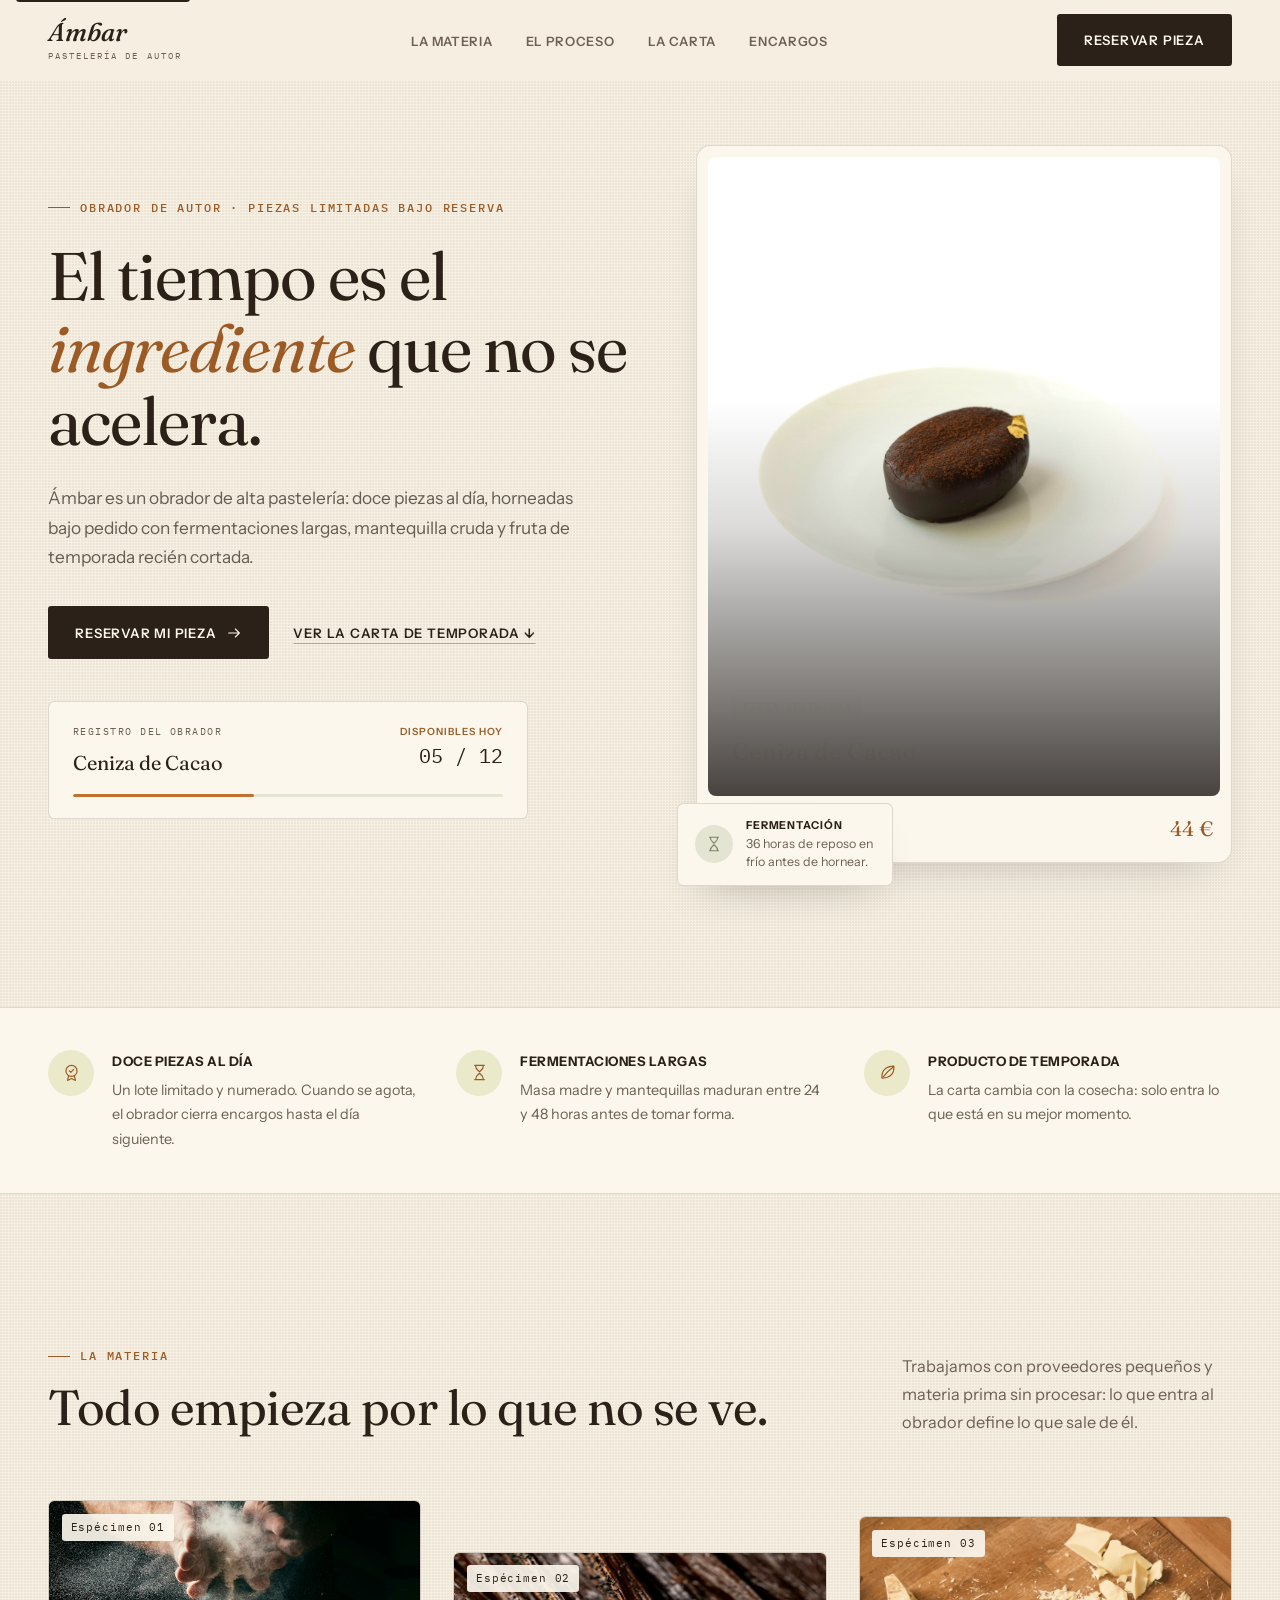
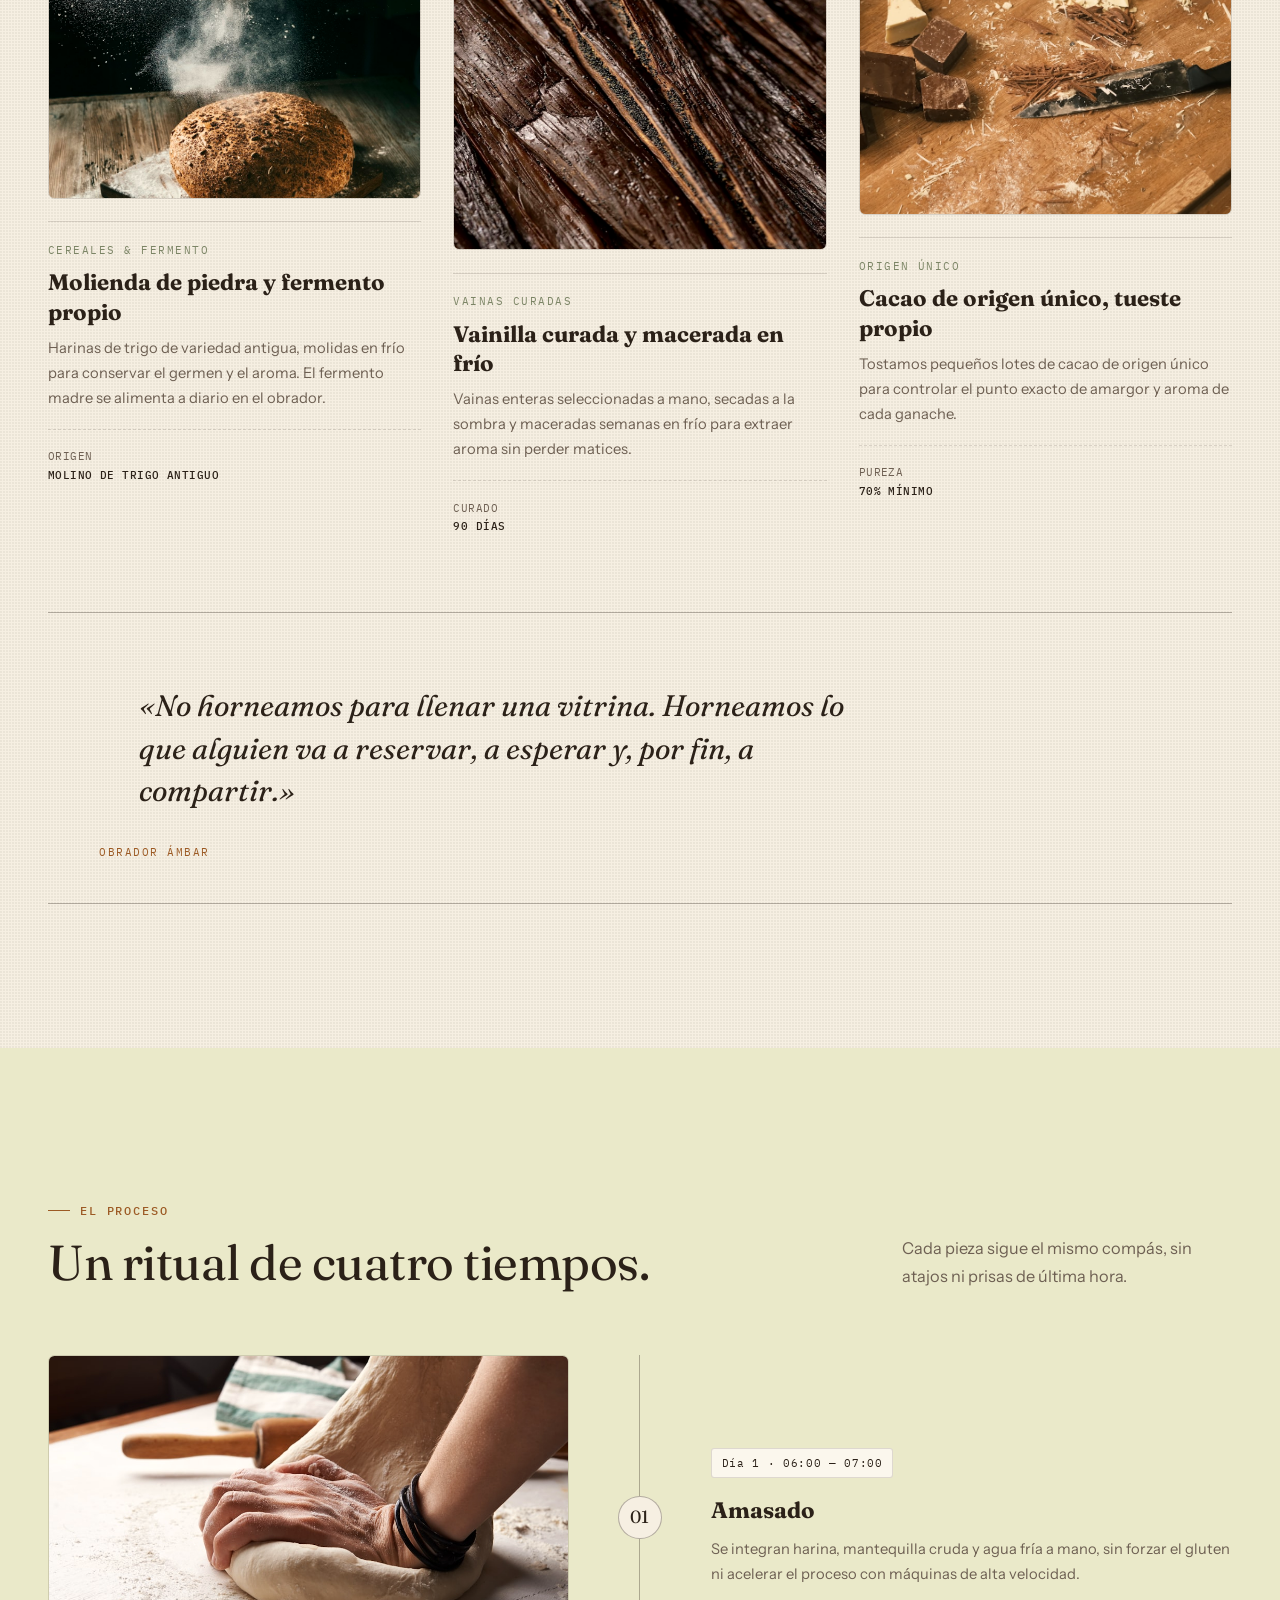
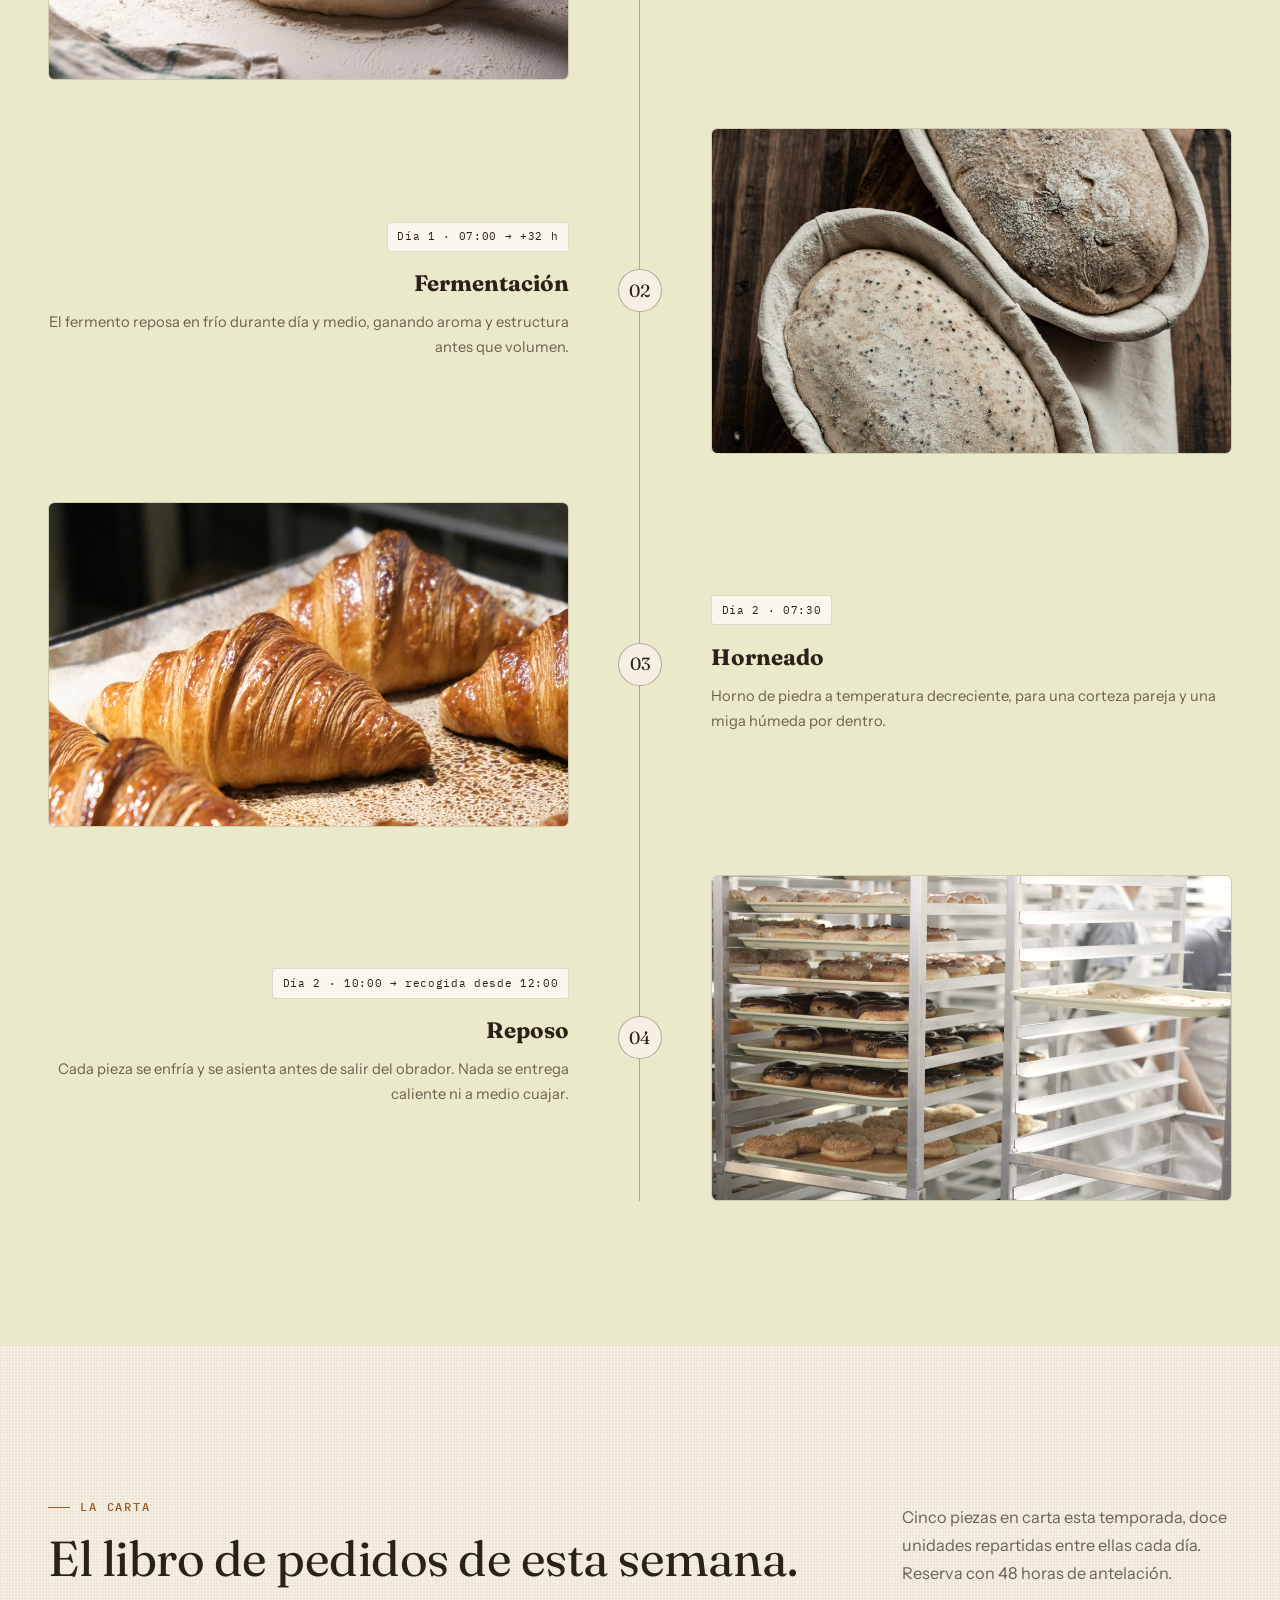
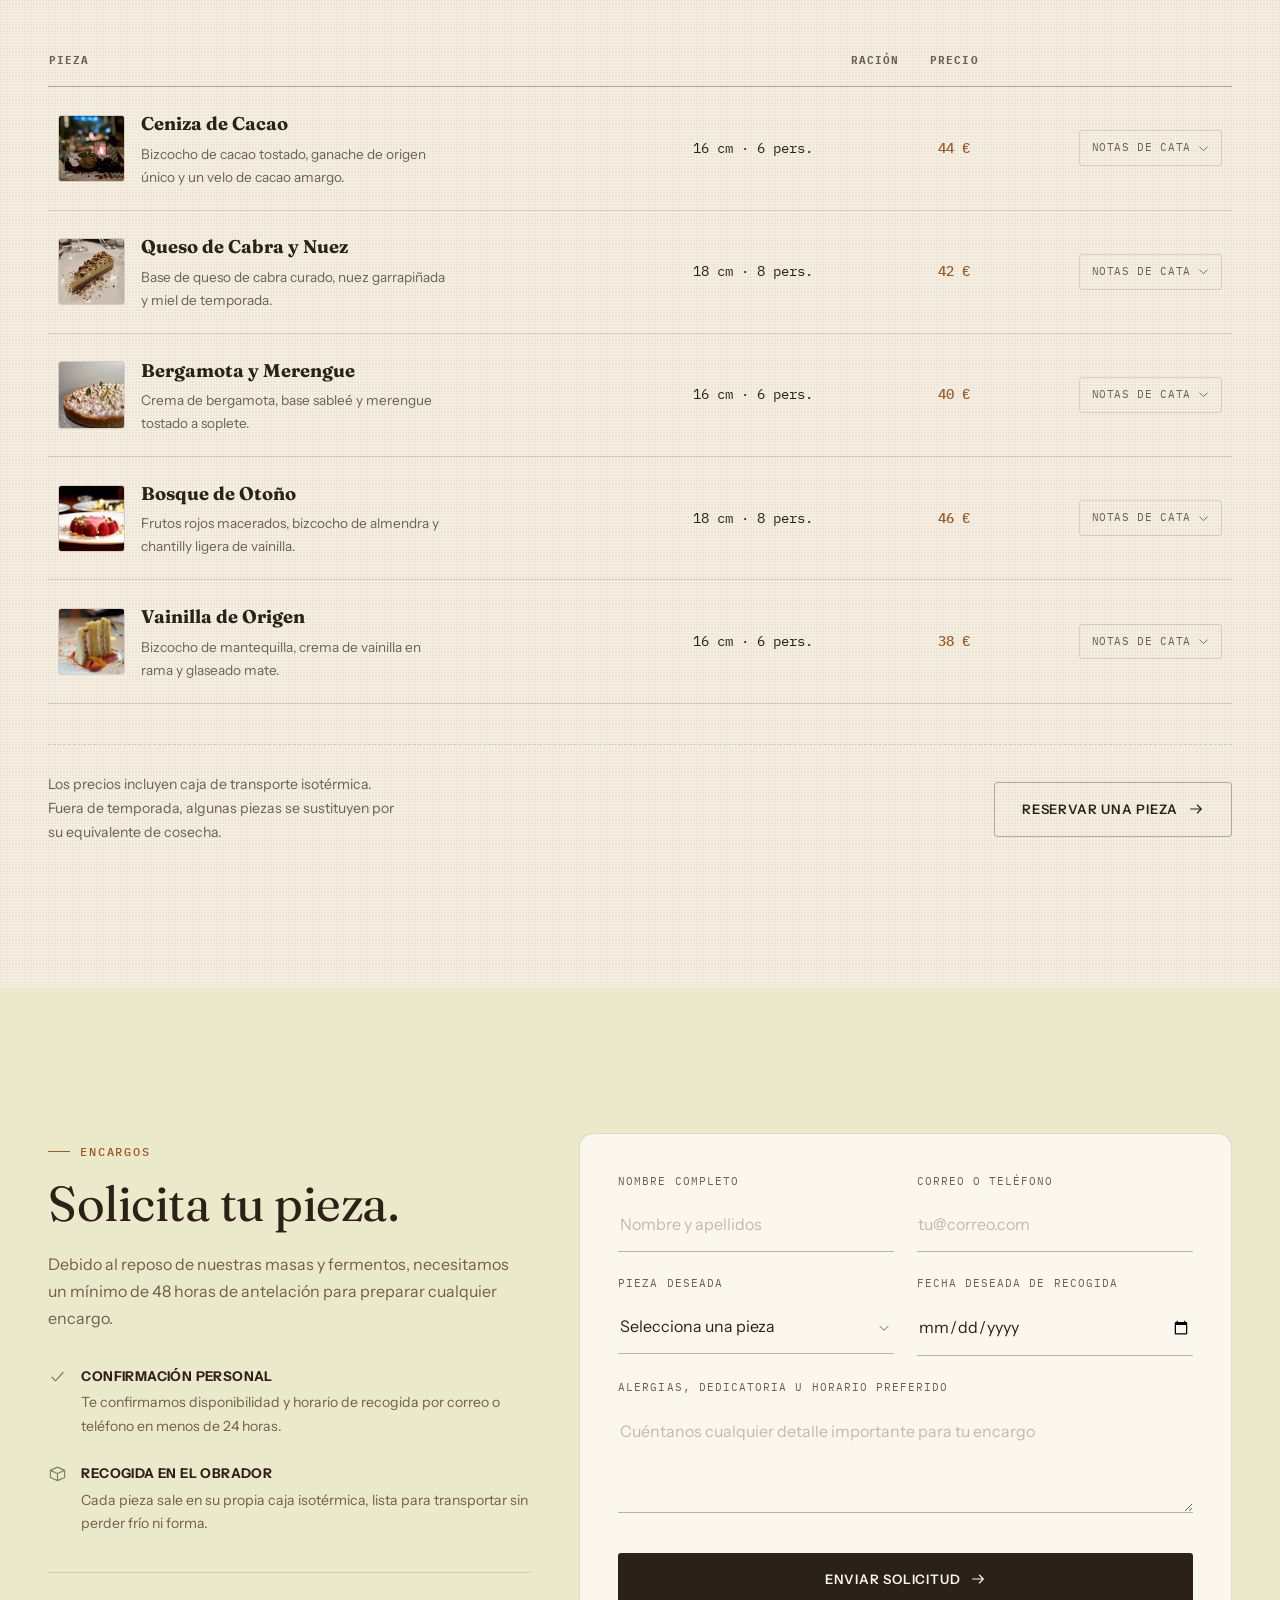
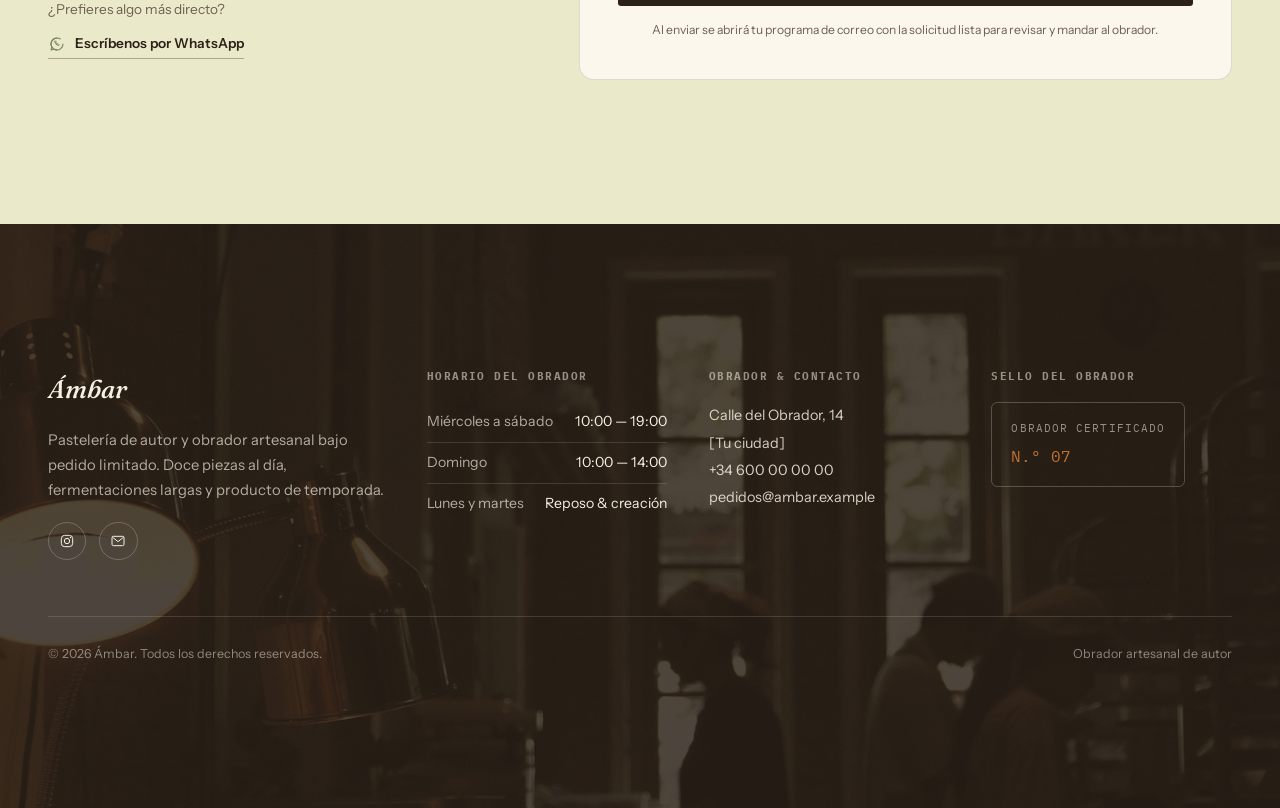
==== index.html @ cceefa18 "Add files via upload" ====
<!doctype html>
<html lang="es">
<head>
<meta charset="UTF-8">
<meta name="viewport" content="width=device-width, initial-scale=1.0">
<title>Ámbar — Pastelería de autor y obrador artesanal</title>
<meta name="description" content="Ámbar es un obrador de alta pastelería bajo pedido limitado: doce piezas al día, fermentaciones largas y producto de temporada. Reserva tu pieza con 48 horas de antelación.">
<meta property="og:title" content="Ámbar — Pastelería de autor">
<meta property="og:description" content="Obrador artesanal bajo pedido limitado. Doce piezas al día, fermentaciones largas y producto de temporada.">
<meta property="og:type" content="website">
<meta property="og:image" content="images/hero-pieza.jpg">
<meta name="theme-color" content="#F6EFE2">
<link rel="icon" type="image/svg+xml" href="favicon.svg">

<link rel="preconnect" href="https://fonts.googleapis.com">
<link rel="preconnect" href="https://fonts.gstatic.com" crossorigin>
<link href="https://fonts.googleapis.com/css2?family=Fraunces:ital,opsz,wght@0,9..144,300;0,9..144,400;0,9..144,500;0,9..144,600;1,9..144,400;1,9..144,500&family=Instrument+Sans:ital,wght@0,400;0,500;0,600;0,700;1,400;1,500&family=IBM+Plex+Mono:wght@400;500&display=swap" rel="stylesheet">
<link rel="stylesheet" href="css/style.css">
</head>
<body>
<a class="skip-link" href="#contenido">Saltar al contenido</a>

<!-- Sprite de iconos -->
<svg class="visually-hidden" aria-hidden="true">
  <defs>
    <symbol id="icon-arrow-right" viewBox="0 0 24 24"><path d="M4 12h16M14 6l6 6-6 6" fill="none" stroke="currentColor" stroke-width="1.6" stroke-linecap="round" stroke-linejoin="round"/></symbol>
    <symbol id="icon-menu" viewBox="0 0 24 24"><path d="M3 6h18M3 12h18M3 18h18" fill="none" stroke="currentColor" stroke-width="1.6" stroke-linecap="round"/></symbol>
    <symbol id="icon-close" viewBox="0 0 24 24"><path d="M5 5l14 14M19 5L5 19" fill="none" stroke="currentColor" stroke-width="1.6" stroke-linecap="round"/></symbol>
    <symbol id="icon-leaf" viewBox="0 0 24 24"><path d="M20 4c.6 7-2 15-15 15C4 9 11 4 20 4Z" fill="none" stroke="currentColor" stroke-width="1.5" stroke-linejoin="round"/><path d="M6.5 17.5C10 13 13.5 9.5 19 5.5" fill="none" stroke="currentColor" stroke-width="1.5" stroke-linecap="round"/></symbol>
    <symbol id="icon-hourglass" viewBox="0 0 24 24"><path d="M6 3h12M6 21h12M7 3c0 5 3.5 6.5 5 8 1.5-1.5 5-3 5-8M7 21c0-5 3.5-6.5 5-8 1.5 1.5 5 3 5 8" fill="none" stroke="currentColor" stroke-width="1.5" stroke-linecap="round" stroke-linejoin="round"/></symbol>
    <symbol id="icon-seal" viewBox="0 0 24 24"><circle cx="12" cy="10" r="7" fill="none" stroke="currentColor" stroke-width="1.5"/><path d="M8.5 15.5L7 22l5-2.5L17 22l-1.5-6.5" fill="none" stroke="currentColor" stroke-width="1.5" stroke-linejoin="round"/><path d="M9.3 10l1.8 1.8 3.6-3.8" fill="none" stroke="currentColor" stroke-width="1.5" stroke-linecap="round" stroke-linejoin="round"/></symbol>
    <symbol id="icon-badge" viewBox="0 0 24 24"><circle cx="12" cy="12" r="8.5" fill="none" stroke="currentColor" stroke-width="1.5"/><path d="M8.5 12.3l2.2 2.2 4.3-4.6" fill="none" stroke="currentColor" stroke-width="1.5" stroke-linecap="round" stroke-linejoin="round"/></symbol>
    <symbol id="icon-chevron-down" viewBox="0 0 24 24"><path d="M5 9l7 7 7-7" fill="none" stroke="currentColor" stroke-width="1.7" stroke-linecap="round" stroke-linejoin="round"/></symbol>
    <symbol id="icon-check" viewBox="0 0 24 24"><path d="M5 13l4.5 4.5L19 7" fill="none" stroke="currentColor" stroke-width="1.6" stroke-linecap="round" stroke-linejoin="round"/></symbol>
    <symbol id="icon-box" viewBox="0 0 24 24"><path d="M3 8l9-4 9 4-9 4-9-4Z" fill="none" stroke="currentColor" stroke-width="1.5" stroke-linejoin="round"/><path d="M3 8v9l9 4 9-4V8M12 12v9" fill="none" stroke="currentColor" stroke-width="1.5" stroke-linejoin="round"/></symbol>
    <symbol id="icon-whatsapp" viewBox="0 0 24 24"><path d="M20 12a8 8 0 1 1-3.6-6.7" fill="none" stroke="currentColor" stroke-width="1.5" stroke-linecap="round"/><path d="M12 4a8 8 0 0 0-6.9 12l-1 3.9 4-1a8 8 0 0 0 3.9 1" fill="none" stroke="currentColor" stroke-width="1.5" stroke-linecap="round" stroke-linejoin="round"/><path d="M9 8.7c.2 2.7 2.6 5.1 5.3 5.3.7 0 .7-1 .2-1.5l-1-1-1.2.6c-.6-.3-1.5-1.2-1.8-1.8l.6-1.2-1-1c-.5-.5-1.5-.5-1.5.2" fill="none" stroke="currentColor" stroke-width="1.3" stroke-linecap="round" stroke-linejoin="round"/></symbol>
    <symbol id="icon-instagram" viewBox="0 0 24 24"><rect x="3.5" y="3.5" width="17" height="17" rx="5" fill="none" stroke="currentColor" stroke-width="1.5"/><circle cx="12" cy="12" r="4" fill="none" stroke="currentColor" stroke-width="1.5"/><circle cx="17.2" cy="6.8" r="1" fill="currentColor" stroke="none"/></symbol>
    <symbol id="icon-mail" viewBox="0 0 24 24"><rect x="3" y="5" width="18" height="14" rx="2" fill="none" stroke="currentColor" stroke-width="1.5"/><path d="M4 6.5l8 6.5 8-6.5" fill="none" stroke="currentColor" stroke-width="1.5" stroke-linecap="round" stroke-linejoin="round"/></symbol>
  </defs>
</svg>

<header class="site-header" id="top">
  <div class="wrap">
    <a class="brand" href="#top">
      <span class="brand-mark">Ámbar</span>
      <span class="brand-sub">Pastelería de autor</span>
    </a>

    <nav class="main-nav" aria-label="Navegación principal">
      <ul>
        <li><a href="#materia">La Materia</a></li>
        <li><a href="#proceso">El Proceso</a></li>
        <li><a href="#carta">La Carta</a></li>
        <li><a href="#encargos">Encargos</a></li>
      </ul>
    </nav>

    <div class="header-actions">
      <a class="btn btn-primary" href="#encargos">
        <span>Reservar pieza</span>
      </a>
      <button class="nav-toggle" id="navToggle" aria-expanded="false" aria-controls="mobileNav" aria-label="Abrir menú">
        <svg class="icon-open" aria-hidden="true"><use href="#icon-menu"/></svg>
        <svg class="icon-close" aria-hidden="true"><use href="#icon-close"/></svg>
      </button>
    </div>
  </div>

</header>

<nav class="mobile-nav" id="mobileNav" aria-label="Navegación móvil">
  <ul>
    <li><a href="#materia">La Materia</a></li>
    <li><a href="#proceso">El Proceso</a></li>
    <li><a href="#carta">La Carta</a></li>
    <li><a href="#encargos">Encargos</a></li>
  </ul>
  <a class="btn btn-primary" href="#encargos">
    <span>Reservar pieza</span>
    <svg aria-hidden="true"><use href="#icon-arrow-right"/></svg>
  </a>
</nav>

<main id="contenido">

  <!-- HERO -->
  <section class="hero">
    <div class="wrap">
      <div class="hero-copy">
        <span class="eyebrow">Obrador de autor · Piezas limitadas bajo reserva</span>
        <h1>El tiempo es el <em>ingrediente</em> que no se acelera.</h1>
        <p>Ámbar es un obrador de alta pastelería: doce piezas al día, horneadas bajo pedido con fermentaciones largas, mantequilla cruda y fruta de temporada recién cortada.</p>

        <div class="hero-actions">
          <a class="btn btn-primary" href="#encargos">
            <span>Reservar mi pieza</span>
            <svg aria-hidden="true"><use href="#icon-arrow-right"/></svg>
          </a>
          <a class="btn btn-text" href="#carta">Ver la carta de temporada ↓</a>
        </div>

        <div class="batch-card">
          <div class="batch-card-top">
            <div>
              <span class="label">Registro del obrador</span>
              <p class="piece-name">Ceniza de Cacao</p>
            </div>
            <div class="count">
              <small>Disponibles hoy</small>
              05 / 12
            </div>
          </div>
          <div class="batch-bar"><span style="width:42%"></span></div>
        </div>
      </div>

      <div class="hero-visual reveal">
        <div class="hero-frame">
          <div class="hero-photo">
            <img src="images/hero-pieza.jpg" alt="Pieza de pastelería de autor con acabado en pan de oro, obrador Ámbar" width="1400" height="2097" loading="eager">
            <div class="hero-photo-caption">
              <span class="tag">Pieza destacada</span>
              <h3>Ceniza de Cacao</h3>
            </div>
          </div>
          <div class="hero-caption-row">
            <span class="cert"><svg aria-hidden="true"><use href="#icon-badge"/></svg> Sello de temporada</span>
            <span class="price">44 €</span>
          </div>
        </div>
        <div class="hero-tag">
          <span class="icon"><svg aria-hidden="true"><use href="#icon-hourglass"/></svg></span>
          <p><strong>Fermentación</strong>36 horas de reposo en frío antes de hornear.</p>
        </div>
      </div>
    </div>
  </section>

  <!-- PILARES -->
  <section class="pillars">
    <div class="wrap">
      <div class="pillar reveal">
        <span class="icon"><svg aria-hidden="true"><use href="#icon-seal"/></svg></span>
        <div>
          <h4>Doce piezas al día</h4>
          <p>Un lote limitado y numerado. Cuando se agota, el obrador cierra encargos hasta el día siguiente.</p>
        </div>
      </div>
      <div class="pillar reveal">
        <span class="icon"><svg aria-hidden="true"><use href="#icon-hourglass"/></svg></span>
        <div>
          <h4>Fermentaciones largas</h4>
          <p>Masa madre y mantequillas maduran entre 24 y 48 horas antes de tomar forma.</p>
        </div>
      </div>
      <div class="pillar reveal">
        <span class="icon"><svg aria-hidden="true"><use href="#icon-leaf"/></svg></span>
        <div>
          <h4>Producto de temporada</h4>
          <p>La carta cambia con la cosecha: solo entra lo que está en su mejor momento.</p>
        </div>
      </div>
    </div>
  </section>

  <!-- LA MATERIA -->
  <section id="materia">
    <div class="wrap">
      <div class="section-head reveal">
        <div>
          <span class="eyebrow">La Materia</span>
          <h2 class="display">Todo empieza por lo que no se ve.</h2>
        </div>
        <p class="lede">Trabajamos con proveedores pequeños y materia prima sin procesar: lo que entra al obrador define lo que sale de él.</p>
      </div>

      <div class="specimens">
        <article class="specimen reveal">
          <div class="specimen-photo">
            <img src="images/materia-harina.jpg" alt="Pan artesanal espolvoreado con harina sobre superficie de madera" width="1000" height="1250" loading="lazy">
            <span class="specimen-index">Espécimen 01</span>
          </div>
          <div class="specimen-body">
            <span class="specimen-kicker">Cereales &amp; fermento</span>
            <h3>Molienda de piedra y fermento propio</h3>
            <p>Harinas de trigo de variedad antigua, molidas en frío para conservar el germen y el aroma. El fermento madre se alimenta a diario en el obrador.</p>
            <dl class="specimen-meta">
              <div><dt>Origen</dt><dd>Molino de trigo antiguo</dd></div>
            </dl>
          </div>
        </article>

        <article class="specimen reveal">
          <div class="specimen-photo">
            <img src="images/materia-vainilla.jpg" alt="Vainas de vainilla oscuras con semillas visibles" width="1000" height="1001" loading="lazy">
            <span class="specimen-index">Espécimen 02</span>
          </div>
          <div class="specimen-body">
            <span class="specimen-kicker">Vainas curadas</span>
            <h3>Vainilla curada y macerada en frío</h3>
            <p>Vainas enteras seleccionadas a mano, secadas a la sombra y maceradas semanas en frío para extraer aroma sin perder matices.</p>
            <dl class="specimen-meta">
              <div><dt>Curado</dt><dd>90 días</dd></div>
            </dl>
          </div>
        </article>

        <article class="specimen reveal">
          <div class="specimen-photo">
            <img src="images/materia-cacao.jpg" alt="Trozos de chocolate negro artesanal sobre tabla de cortar" width="1000" height="667" loading="lazy">
            <span class="specimen-index">Espécimen 03</span>
          </div>
          <div class="specimen-body">
            <span class="specimen-kicker">Origen único</span>
            <h3>Cacao de origen único, tueste propio</h3>
            <p>Tostamos pequeños lotes de cacao de origen único para controlar el punto exacto de amargor y aroma de cada ganache.</p>
            <dl class="specimen-meta">
              <div><dt>Pureza</dt><dd>70% mínimo</dd></div>
            </dl>
          </div>
        </article>
      </div>

      <div class="materia-quote reveal">
        <blockquote>
          «No horneamos para llenar una vitrina. Horneamos lo que alguien va a reservar, a esperar y, por fin, a compartir.»
        </blockquote>
        <cite>Obrador Ámbar</cite>
      </div>
    </div>
  </section>

  <!-- EL PROCESO -->
  <section id="proceso" class="section-alt">
    <div class="wrap">
      <div class="section-head reveal">
        <div>
          <span class="eyebrow">El Proceso</span>
          <h2 class="display">Un ritual de cuatro tiempos.</h2>
        </div>
        <p class="lede">Cada pieza sigue el mismo compás, sin atajos ni prisas de última hora.</p>
      </div>

      <div class="ritual">
        <div class="ritual-step reveal">
          <div class="ritual-photo-col ritual-photo">
            <img src="images/proceso-amasado.jpg" alt="Manos amasando masa artesanal junto a un rodillo de madera" width="1000" height="667" loading="lazy">
          </div>
          <span class="ritual-step-index">01</span>
          <div class="ritual-text-col">
            <span class="ritual-time">Día 1 · 06:00 — 07:00</span>
            <h3>Amasado</h3>
            <p>Se integran harina, mantequilla cruda y agua fría a mano, sin forzar el gluten ni acelerar el proceso con máquinas de alta velocidad.</p>
          </div>
        </div>

        <div class="ritual-step reveal">
          <div class="ritual-photo-col ritual-photo">
            <img src="images/proceso-fermentacion.jpg" alt="Panes en cestas de fermentación de mimbre" width="1000" height="1499" loading="lazy">
          </div>
          <span class="ritual-step-index">02</span>
          <div class="ritual-text-col">
            <span class="ritual-time">Día 1 · 07:00 → +32 h</span>
            <h3>Fermentación</h3>
            <p>El fermento reposa en frío durante día y medio, ganando aroma y estructura antes que volumen.</p>
          </div>
        </div>

        <div class="ritual-step reveal">
          <div class="ritual-photo-col ritual-photo">
            <img src="images/proceso-horneado.jpg" alt="Croissants recién horneados sobre una bandeja" width="1000" height="1777" loading="lazy">
          </div>
          <span class="ritual-step-index">03</span>
          <div class="ritual-text-col">
            <span class="ritual-time">Día 2 · 07:30</span>
            <h3>Horneado</h3>
            <p>Horno de piedra a temperatura decreciente, para una corteza pareja y una miga húmeda por dentro.</p>
          </div>
        </div>

        <div class="ritual-step reveal">
          <div class="ritual-photo-col ritual-photo">
            <img src="images/proceso-reposo.jpg" alt="Pastelería enfriándose sobre una rejilla metálica" width="1000" height="667" loading="lazy">
          </div>
          <span class="ritual-step-index">04</span>
          <div class="ritual-text-col">
            <span class="ritual-time">Día 2 · 10:00 → recogida desde 12:00</span>
            <h3>Reposo</h3>
            <p>Cada pieza se enfría y se asienta antes de salir del obrador. Nada se entrega caliente ni a medio cuajar.</p>
          </div>
        </div>
      </div>
    </div>
  </section>

  <!-- LA CARTA -->
  <section id="carta">
    <div class="wrap">
      <div class="section-head reveal">
        <div>
          <span class="eyebrow">La Carta</span>
          <h2 class="display">El libro de pedidos de esta semana.</h2>
        </div>
        <p class="lede">Cinco piezas en carta esta temporada, doce unidades repartidas entre ellas cada día. Reserva con 48 horas de antelación.</p>
      </div>

      <div style="overflow-x:auto;">
      <table class="carta-table reveal">
        <thead>
          <tr>
            <th>Pieza</th>
            <th class="num">Ración</th>
            <th class="num">Precio</th>
            <th class="num"><span class="visually-hidden">Notas de cata</span></th>
          </tr>
        </thead>
        <tbody>

          <tr class="carta-row">
            <td>
              <div class="piece-cell">
                <span class="piece-thumb"><img src="images/carta-cacao.jpg" alt="" width="900" height="1350" loading="lazy"></span>
                <div>
                  <h3>Ceniza de Cacao</h3>
                  <p class="piece-desc">Bizcocho de cacao tostado, ganache de origen único y un velo de cacao amargo.</p>
                </div>
              </div>
            </td>
            <td class="col-ration">16 cm · 6 pers.</td>
            <td class="col-price">44 €</td>
            <td class="col-toggle">
              <button class="notes-toggle" aria-expanded="false" aria-controls="notes-1">
                <span>Notas de cata</span>
                <svg aria-hidden="true"><use href="#icon-chevron-down"/></svg>
              </button>
            </td>
          </tr>
          <tr class="notes-row" id="notes-1" hidden>
            <td colspan="4">
              <div class="notes-inner"><div class="notes-content"><div class="notes-content-pad">
                <span class="piece-desc-mobile">Bizcocho de cacao tostado, ganache de origen único y un velo de cacao amargo.</span>
                <span class="notes-label">Notas de cata</span>
                <p class="notes-text">Amargor limpio con final ahumado; recuerda al café de tueste oscuro y a la piel de naranja.</p>
                <p class="pairing"><strong>Maridaje sugerido:</strong> vino dulce oxidativo o café solo.</p>
              </div></div></div>
            </td>
          </tr>

          <tr class="carta-row">
            <td>
              <div class="piece-cell">
                <span class="piece-thumb"><img src="images/carta-queso.jpg" alt="" width="900" height="1200" loading="lazy"></span>
                <div>
                  <h3>Queso de Cabra y Nuez</h3>
                  <p class="piece-desc">Base de queso de cabra curado, nuez garrapiñada y miel de temporada.</p>
                </div>
              </div>
            </td>
            <td class="col-ration">18 cm · 8 pers.</td>
            <td class="col-price">42 €</td>
            <td class="col-toggle">
              <button class="notes-toggle" aria-expanded="false" aria-controls="notes-2">
                <span>Notas de cata</span>
                <svg aria-hidden="true"><use href="#icon-chevron-down"/></svg>
              </button>
            </td>
          </tr>
          <tr class="notes-row" id="notes-2" hidden>
            <td colspan="4">
              <div class="notes-inner"><div class="notes-content"><div class="notes-content-pad">
                <span class="piece-desc-mobile">Base de queso de cabra curado, nuez garrapiñada y miel de temporada.</span>
                <span class="notes-label">Notas de cata</span>
                <p class="notes-text">Cremoso con un punto ácido muy suave y un final tostado a nuez caramelizada.</p>
                <p class="pairing"><strong>Maridaje sugerido:</strong> vino generoso o un oporto joven.</p>
              </div></div></div>
            </td>
          </tr>

          <tr class="carta-row">
            <td>
              <div class="piece-cell">
                <span class="piece-thumb"><img src="images/carta-bergamota.jpg" alt="" width="900" height="1200" loading="lazy"></span>
                <div>
                  <h3>Bergamota y Merengue</h3>
                  <p class="piece-desc">Crema de bergamota, base sableé y merengue tostado a soplete.</p>
                </div>
              </div>
            </td>
            <td class="col-ration">16 cm · 6 pers.</td>
            <td class="col-price">40 €</td>
            <td class="col-toggle">
              <button class="notes-toggle" aria-expanded="false" aria-controls="notes-3">
                <span>Notas de cata</span>
                <svg aria-hidden="true"><use href="#icon-chevron-down"/></svg>
              </button>
            </td>
          </tr>
          <tr class="notes-row" id="notes-3" hidden>
            <td colspan="4">
              <div class="notes-inner"><div class="notes-content"><div class="notes-content-pad">
                <span class="piece-desc-mobile">Crema de bergamota, base sableé y merengue tostado a soplete.</span>
                <span class="notes-label">Notas de cata</span>
                <p class="notes-text">Cítrico y floral, con una acidez viva y un ligero recuerdo ahumado del merengue tostado.</p>
                <p class="pairing"><strong>Maridaje sugerido:</strong> té blanco o un cava brut nature.</p>
              </div></div></div>
            </td>
          </tr>

          <tr class="carta-row">
            <td>
              <div class="piece-cell">
                <span class="piece-thumb"><img src="images/carta-bosque.jpg" alt="" width="900" height="600" loading="lazy"></span>
                <div>
                  <h3>Bosque de Otoño</h3>
                  <p class="piece-desc">Frutos rojos macerados, bizcocho de almendra y chantilly ligera de vainilla.</p>
                </div>
              </div>
            </td>
            <td class="col-ration">18 cm · 8 pers.</td>
            <td class="col-price">46 €</td>
            <td class="col-toggle">
              <button class="notes-toggle" aria-expanded="false" aria-controls="notes-4">
                <span>Notas de cata</span>
                <svg aria-hidden="true"><use href="#icon-chevron-down"/></svg>
              </button>
            </td>
          </tr>
          <tr class="notes-row" id="notes-4" hidden>
            <td colspan="4">
              <div class="notes-inner"><div class="notes-content"><div class="notes-content-pad">
                <span class="piece-desc-mobile">Frutos rojos macerados, bizcocho de almendra y chantilly ligera de vainilla.</span>
                <span class="notes-label">Notas de cata</span>
                <p class="notes-text">Fruta fresca y ácida sobre una textura aireada, con un fondo suave de vainilla.</p>
                <p class="pairing"><strong>Maridaje sugerido:</strong> espumoso rosado bien frío.</p>
              </div></div></div>
            </td>
          </tr>

          <tr class="carta-row">
            <td>
              <div class="piece-cell">
                <span class="piece-thumb"><img src="images/carta-vainilla.jpg" alt="" width="900" height="675" loading="lazy"></span>
                <div>
                  <h3>Vainilla de Origen</h3>
                  <p class="piece-desc">Bizcocho de mantequilla, crema de vainilla en rama y glaseado mate.</p>
                </div>
              </div>
            </td>
            <td class="col-ration">16 cm · 6 pers.</td>
            <td class="col-price">38 €</td>
            <td class="col-toggle">
              <button class="notes-toggle" aria-expanded="false" aria-controls="notes-5">
                <span>Notas de cata</span>
                <svg aria-hidden="true"><use href="#icon-chevron-down"/></svg>
              </button>
            </td>
          </tr>
          <tr class="notes-row" id="notes-5" hidden>
            <td colspan="4">
              <div class="notes-inner"><div class="notes-content"><div class="notes-content-pad">
                <span class="piece-desc-mobile">Bizcocho de mantequilla, crema de vainilla en rama y glaseado mate.</span>
                <span class="notes-label">Notas de cata</span>
                <p class="notes-text">Dulzor contenido y un aroma profundo a vainilla natural, con una miga muy húmeda.</p>
                <p class="pairing"><strong>Maridaje sugerido:</strong> café con leche o un vino blanco dulce.</p>
              </div></div></div>
            </td>
          </tr>

        </tbody>
      </table>
      </div>

      <div class="carta-foot reveal">
        <p>Los precios incluyen caja de transporte isotérmica. Fuera de temporada, algunas piezas se sustituyen por su equivalente de cosecha.</p>
        <a class="btn btn-ghost" href="#encargos">
          <span>Reservar una pieza</span>
          <svg aria-hidden="true"><use href="#icon-arrow-right"/></svg>
        </a>
      </div>
    </div>
  </section>

  <!-- ENCARGOS -->
  <section id="encargos" class="section-alt">
    <div class="wrap order-grid">
      <div class="order-info reveal">
        <span class="eyebrow">Encargos</span>
        <h2 class="display">Solicita tu pieza.</h2>
        <p>Debido al reposo de nuestras masas y fermentos, necesitamos un mínimo de 48 horas de antelación para preparar cualquier encargo.</p>

        <div class="order-points">
          <div class="order-point">
            <svg aria-hidden="true"><use href="#icon-check"/></svg>
            <div>
              <strong>Confirmación personal</strong>
              <p>Te confirmamos disponibilidad y horario de recogida por correo o teléfono en menos de 24 horas.</p>
            </div>
          </div>
          <div class="order-point">
            <svg aria-hidden="true"><use href="#icon-box"/></svg>
            <div>
              <strong>Recogida en el obrador</strong>
              <p>Cada pieza sale en su propia caja isotérmica, lista para transportar sin perder frío ni forma.</p>
            </div>
          </div>
        </div>

        <div class="order-alt">
          <p>¿Prefieres algo más directo?</p>
          <a class="whatsapp-link" href="https://wa.me/34600000000?text=Hola%2C%20quiero%20reservar%20una%20pieza%20de%20Ámbar" target="_blank" rel="noopener">
            <svg aria-hidden="true"><use href="#icon-whatsapp"/></svg>
            Escríbenos por WhatsApp
          </a>
        </div>
      </div>

      <form class="order-form reveal" id="orderForm" novalidate>
        <div class="form-grid">
          <div class="form-row-2">
            <div class="field">
              <label for="f-nombre">Nombre completo</label>
              <input type="text" id="f-nombre" name="nombre" placeholder="Nombre y apellidos" autocomplete="name" required>
            </div>
            <div class="field">
              <label for="f-contacto">Correo o teléfono</label>
              <input type="text" id="f-contacto" name="contacto" placeholder="tu@correo.com" autocomplete="email" required>
            </div>
          </div>

          <div class="form-row-2">
            <div class="field">
              <label for="f-pieza">Pieza deseada</label>
              <div class="select-wrap">
                <select id="f-pieza" name="pieza" required>
                  <option value="">Selecciona una pieza</option>
                  <option>Ceniza de Cacao — 44 €</option>
                  <option>Queso de Cabra y Nuez — 42 €</option>
                  <option>Bergamota y Merengue — 40 €</option>
                  <option>Bosque de Otoño — 46 €</option>
                  <option>Vainilla de Origen — 38 €</option>
                  <option>Aún no lo sé, quiero que me asesoren</option>
                </select>
                <svg aria-hidden="true"><use href="#icon-chevron-down"/></svg>
              </div>
            </div>
            <div class="field">
              <label for="f-fecha">Fecha deseada de recogida</label>
              <input type="date" id="f-fecha" name="fecha" required>
            </div>
          </div>

          <div class="field">
            <label for="f-mensaje">Alergias, dedicatoria u horario preferido</label>
            <textarea id="f-mensaje" name="mensaje" rows="3" placeholder="Cuéntanos cualquier detalle importante para tu encargo"></textarea>
          </div>

          <div class="form-submit">
            <button class="btn btn-primary" type="submit">
              <span>Enviar solicitud</span>
              <svg aria-hidden="true"><use href="#icon-arrow-right"/></svg>
            </button>
            <p class="form-fineprint">Al enviar se abrirá tu programa de correo con la solicitud lista para revisar y mandar al obrador.</p>
          </div>
        </div>
      </form>
    </div>
  </section>

</main>

<footer class="site-footer">
  <div class="footer-photo"><img src="images/footer-obrador.jpg" alt="" loading="lazy"></div>
  <div class="wrap footer-inner">
    <div class="footer-grid">
      <div class="footer-brand">
        <span class="brand-mark">Ámbar</span>
        <p>Pastelería de autor y obrador artesanal bajo pedido limitado. Doce piezas al día, fermentaciones largas y producto de temporada.</p>
        <div class="footer-social">
          <a href="#" aria-label="Ámbar en Instagram"><svg aria-hidden="true"><use href="#icon-instagram"/></svg></a>
          <a href="mailto:pedidos@ambar.example" aria-label="Escribir a Ámbar por correo"><svg aria-hidden="true"><use href="#icon-mail"/></svg></a>
        </div>
      </div>

      <div class="footer-col">
        <h4>Horario del obrador</h4>
        <div class="hours-row"><span>Miércoles a sábado</span><span>10:00 — 19:00</span></div>
        <div class="hours-row"><span>Domingo</span><span>10:00 — 14:00</span></div>
        <div class="hours-row"><span>Lunes y martes</span><span>Reposo &amp; creación</span></div>
      </div>

      <div class="footer-col">
        <h4>Obrador &amp; contacto</h4>
        <address>
          Calle del Obrador, 14<br>
          [Tu ciudad]<br>
          <a href="tel:+34600000000">+34 600 00 00 00</a><br>
          <a href="mailto:pedidos@ambar.example">pedidos@ambar.example</a>
        </address>
      </div>

      <div class="footer-col">
        <h4>Sello del obrador</h4>
        <div class="footer-seal">
          <span class="stamp">Obrador certificado</span>
          <span class="lote">N.º 07</span>
        </div>
      </div>
    </div>

    <div class="footer-bottom">
      <span>© <span id="year">2026</span> Ámbar. Todos los derechos reservados.</span>
      <span>Obrador artesanal de autor</span>
    </div>
  </div>
</footer>

<script src="js/main.js"></script>
</body>
</html>
---- css/style.css ----
/* ---------- Tokens ---------- */
:root{
  --cream:        #F6EFE2;
  --cream-deep:   #EAE9C9;
  --paper:        #FBF7ED;
  --ink:          #2B2118;
  --ink-70:       rgba(43,33,24,.7);
  --ash:          #6E6053;
  --ash-40:       rgba(110,96,83,.4);
  --line:         rgba(43,33,24,.14);
  --line-strong:  rgba(43,33,24,.32);
  --amber:        #C17030;
  --amber-dark:   #9C5A24;
  --sage:         #7C8566;
  --sage-dim:     #E4E4D2;

  --font-display: 'Fraunces', 'Iowan Old Style', serif;
  --font-body:    'Instrument Sans', -apple-system, 'Segoe UI', sans-serif;
  --font-mono:    'IBM Plex Mono', 'SFMono-Regular', Menlo, monospace;

  --gutter: 1.25rem;
  --section-space: 5rem;
  --radius-sm: .2rem;
  --radius-md: .4rem;
  --radius-lg: .9rem;
  --shadow-soft: 0 20px 44px -24px rgba(43,33,24,.28);
  --ease: cubic-bezier(.22,.61,.36,1);
}

@media (min-width: 768px){
  :root{ --gutter: 2rem; --section-space: 7rem; }
}
@media (min-width: 1200px){
  :root{ --gutter: 3rem; --section-space: 9rem; }
}

/* ---------- Reset ---------- */
*, *::before, *::after{ box-sizing: border-box; }
html{
  scroll-behavior: smooth;
  -webkit-text-size-adjust: 100%;
}
@media (prefers-reduced-motion: reduce){
  html{ scroll-behavior: auto; }
  *, *::before, *::after{ animation-duration: .001ms !important; animation-iteration-count: 1 !important; transition-duration: .001ms !important; scroll-behavior: auto !important; }
}
body{
  margin: 0;
  background: var(--cream);
  background-image:
    radial-gradient(circle at 1px 1px, rgba(43,33,24,.05) 1px, transparent 0);
  background-size: 3px 3px;
  color: var(--ink);
  font-family: var(--font-body);
  font-weight: 400;
  font-size: 1rem;
  line-height: 1.7;
  -webkit-font-smoothing: antialiased;
}
img{ max-width: 100%; display: block; }
a{ color: inherit; }
h1,h2,h3,h4,p,dl,dd,figure{ margin: 0; }
ul{ margin: 0; padding: 0; list-style: none; }
button{ font: inherit; color: inherit; background: none; border: 0; cursor: pointer; }
input, select, textarea{ font: inherit; color: inherit; }
table{ border-collapse: collapse; width: 100%; }
::selection{ background: var(--amber); color: var(--paper); }

.wrap{
  max-width: 1360px;
  margin-inline: auto;
  padding-inline: var(--gutter);
}

.eyebrow{
  display: inline-flex;
  align-items: center;
  gap: .6rem;
  font-family: var(--font-mono);
  font-size: .72rem;
  font-weight: 500;
  letter-spacing: .16em;
  text-transform: uppercase;
  color: var(--amber-dark);
}
.eyebrow::before{
  content: "";
  width: 1.4rem;
  height: 1px;
  background: currentColor;
}

.section-head{
  display: flex;
  flex-wrap: wrap;
  align-items: flex-end;
  justify-content: space-between;
  gap: 1.5rem 3rem;
  margin-bottom: clamp(2.5rem, 5vw, 4.5rem);
}
.section-head h2{ margin-top: .9rem; }
.section-head .lede{
  max-width: 30ch;
  color: var(--ash);
  font-size: 1.02rem;
}

h2.display{
  font-family: var(--font-display);
  font-weight: 400;
  font-size: clamp(2rem, 1.55rem + 1.9vw, 3.1rem);
  line-height: 1.14;
  letter-spacing: -.01em;
  color: var(--ink);
}

.stamp{
  font-family: var(--font-mono);
  font-size: .68rem;
  letter-spacing: .1em;
  text-transform: uppercase;
}

/* ---------- Buttons ---------- */
.btn{
  display: inline-flex;
  align-items: center;
  justify-content: center;
  gap: .6rem;
  padding: .95rem 1.7rem;
  border-radius: var(--radius-sm);
  font-family: var(--font-body);
  font-size: .82rem;
  font-weight: 600;
  letter-spacing: .06em;
  text-transform: uppercase;
  text-decoration: none;
  white-space: nowrap;
  transition: background-color .3s var(--ease), color .3s var(--ease), border-color .3s var(--ease), transform .3s var(--ease);
}
.btn svg{ width: 16px; height: 16px; flex: none; transition: transform .3s var(--ease); }
.btn-primary{ background: var(--ink); color: var(--paper); }
.btn-primary:hover{ background: var(--amber); }
.btn-primary:hover svg{ transform: translateX(3px); }
.btn-ghost{
  background: transparent;
  color: var(--ink);
  border: 1px solid var(--line-strong);
}
.btn-ghost:hover{ border-color: var(--ink); background: var(--paper); }
.btn-text{
  padding: .3rem 0;
  border-radius: 0;
  text-decoration: underline;
  text-underline-offset: 5px;
  text-decoration-thickness: 1px;
  text-decoration-color: var(--line-strong);
}
.btn-text:hover{ color: var(--amber-dark); text-decoration-color: var(--amber); }

/* ---------- Header ---------- */
.site-header{
  position: sticky;
  top: 0;
  z-index: 60;
  background: rgba(246,239,226,.88);
  backdrop-filter: blur(10px);
  -webkit-backdrop-filter: blur(10px);
  border-bottom: 1px solid transparent;
  transition: border-color .3s var(--ease), box-shadow .3s var(--ease);
}
.site-header.is-scrolled{
  border-bottom-color: var(--line);
  box-shadow: 0 12px 30px -26px rgba(43,33,24,.5);
}
.site-header .wrap{
  height: 5rem;
  display: flex;
  align-items: center;
  justify-content: space-between;
  gap: 1.5rem;
}
.brand{
  display: flex;
  flex-direction: column;
  text-decoration: none;
  line-height: 1;
}
.brand-mark{
  font-family: var(--font-display);
  font-style: italic;
  font-weight: 500;
  font-size: 1.6rem;
  color: var(--ink);
}
.brand-sub{
  margin-top: .35rem;
  font-family: var(--font-mono);
  font-size: .58rem;
  letter-spacing: .22em;
  text-transform: uppercase;
  color: var(--ash);
}

.main-nav{ display: none; }
.main-nav ul{ display: flex; align-items: center; gap: 2.1rem; }
.main-nav a{
  position: relative;
  padding-block: .3rem;
  font-size: .8rem;
  font-weight: 600;
  letter-spacing: .05em;
  text-transform: uppercase;
  text-decoration: none;
  color: var(--ash);
  transition: color .25s var(--ease);
}
.main-nav a::after{
  content: "";
  position: absolute;
  left: 0; right: 0; bottom: -2px;
  height: 1px;
  background: var(--amber);
  transform: scaleX(0);
  transform-origin: left;
  transition: transform .3s var(--ease);
}
.main-nav a:hover{ color: var(--ink); }
.main-nav a:hover::after{ transform: scaleX(1); }

.header-actions{ display: flex; align-items: center; gap: .75rem; }
.header-actions .btn-primary{ display: none; }

.nav-toggle{
  display: grid;
  place-items: center;
  width: 2.6rem;
  height: 2.6rem;
  border: 1px solid var(--line);
  border-radius: var(--radius-sm);
}
.nav-toggle svg{ width: 18px; height: 18px; }
.nav-toggle .icon-close{ display: none; }
.nav-toggle[aria-expanded="true"] .icon-open{ display: none; }
.nav-toggle[aria-expanded="true"] .icon-close{ display: block; }

.mobile-nav{
  position: fixed;
  inset: 5rem 0 0 0;
  z-index: 55;
  background: var(--cream);
  padding: 2rem var(--gutter) 3rem;
  transform: translateY(-8px);
  opacity: 0;
  visibility: hidden;
  transition: opacity .3s var(--ease), transform .3s var(--ease), visibility .3s;
  overflow-y: auto;
}
.mobile-nav.is-open{ opacity: 1; transform: translateY(0); visibility: visible; }
.mobile-nav ul{ display: flex; flex-direction: column; }
.mobile-nav ul a{
  display: block;
  padding: 1.1rem 0;
  border-bottom: 1px solid var(--line);
  font-family: var(--font-display);
  font-size: 1.5rem;
  text-decoration: none;
  color: var(--ink);
}
.mobile-nav .btn{ margin-top: 2rem; width: 100%; }

@media (min-width: 1080px){
  .main-nav{ display: block; }
  .header-actions .btn-primary{ display: inline-flex; }
  .nav-toggle{ display: none; }
  .mobile-nav{ display: none; }
}

/* ---------- Hero ---------- */
.hero{
  padding-block: clamp(2.5rem, 5vw, 4.5rem) var(--section-space);
}
.hero .wrap{
  display: grid;
  gap: 3.5rem;
  align-items: center;
}
.hero-copy{ max-width: 42rem; }
.hero h1{
  margin-top: 1.4rem;
  font-family: var(--font-display);
  font-weight: 400;
  font-size: clamp(2.4rem, 1.7rem + 3.2vw, 4.2rem);
  line-height: 1.08;
  letter-spacing: -.015em;
  color: var(--ink);
}
.hero h1 em{
  font-style: italic;
  color: var(--amber-dark);
}
.hero-copy > p{
  margin-top: 1.6rem;
  max-width: 34rem;
  font-size: 1.08rem;
  color: var(--ink-70);
}
.hero-actions{
  display: flex;
  flex-wrap: wrap;
  align-items: center;
  gap: 1.5rem;
  margin-top: 2.2rem;
}

.batch-card{
  margin-top: 2.6rem;
  max-width: 30rem;
  padding: 1.3rem 1.5rem;
  background: var(--paper);
  border: 1px solid var(--line);
  border-radius: var(--radius-md);
}
.batch-card-top{
  display: flex;
  align-items: flex-start;
  justify-content: space-between;
  gap: 1rem;
}
.batch-card .label{
  display: block;
  margin-bottom: .35rem;
  font-family: var(--font-mono);
  font-size: .65rem;
  letter-spacing: .14em;
  text-transform: uppercase;
  color: var(--ash);
}
.batch-card .piece-name{
  font-family: var(--font-display);
  font-size: 1.25rem;
}
.batch-card .count{
  font-family: var(--font-mono);
  font-size: 1.25rem;
  color: var(--ink);
  text-align: right;
}
.batch-card .count small{
  display: block;
  font-family: var(--font-body);
  font-size: .62rem;
  font-weight: 600;
  letter-spacing: .1em;
  text-transform: uppercase;
  color: var(--amber-dark);
  text-align: right;
}
.batch-bar{
  margin-top: .9rem;
  height: 3px;
  border-radius: 3px;
  background: var(--sage-dim);
  overflow: hidden;
}
.batch-bar span{
  display: block;
  height: 100%;
  background: var(--amber);
  border-radius: inherit;
}

.hero-visual{ position: relative; }
.hero-frame{
  position: relative;
  background: var(--paper);
  border: 1px solid var(--line);
  border-radius: var(--radius-lg);
  padding: .7rem;
  box-shadow: var(--shadow-soft);
}
.hero-photo{
  position: relative;
  aspect-ratio: 4 / 5;
  overflow: hidden;
  border-radius: calc(var(--radius-lg) - .4rem);
}
.hero-photo img{
  width: 100%; height: 100%; object-fit: cover;
  object-position: center 62%;
  filter: saturate(1.03) sepia(.06) contrast(1.02);
}
.hero-photo::after{
  content: "";
  position: absolute; inset: 0;
  background: linear-gradient(to top, rgba(20,14,9,.78) 0%, rgba(20,14,9,.15) 42%, transparent 62%);
}
.hero-photo-caption{
  position: absolute;
  left: 0; right: 0; bottom: 0;
  padding: 1.5rem;
  color: var(--paper);
}
.hero-photo-caption .tag{
  display: inline-block;
  margin-bottom: .6rem;
  padding: .3rem .6rem;
  background: rgba(251,247,237,.16);
  border: 1px solid rgba(251,247,237,.3);
  border-radius: .2rem;
  font-family: var(--font-mono);
  font-size: .62rem;
  letter-spacing: .12em;
  text-transform: uppercase;
}
.hero-photo-caption h3{
  font-family: var(--font-display);
  font-size: 1.5rem;
  font-weight: 500;
}
.hero-caption-row{
  display: flex;
  align-items: center;
  justify-content: space-between;
  gap: 1rem;
  padding: .9rem .4rem .3rem;
}
.hero-caption-row .cert{
  display: flex;
  align-items: center;
  gap: .5rem;
  font-family: var(--font-mono);
  font-size: .68rem;
  letter-spacing: .08em;
  text-transform: uppercase;
  color: var(--ash);
}
.hero-caption-row .cert svg{ width: 15px; height: 15px; color: var(--sage); }
.hero-caption-row .price{
  font-family: var(--font-display);
  font-size: 1.3rem;
  color: var(--amber-dark);
}
.hero-tag{
  position: absolute;
  left: -1.2rem;
  bottom: -1.4rem;
  display: none;
  align-items: center;
  gap: .8rem;
  max-width: 13.5rem;
  padding: .9rem 1.05rem;
  background: var(--paper);
  border: 1px solid var(--line);
  border-radius: var(--radius-md);
  box-shadow: var(--shadow-soft);
}
.hero-tag .icon{
  display: grid;
  place-items: center;
  flex: none;
  width: 2.4rem;
  height: 2.4rem;
  border-radius: 50%;
  background: var(--sage-dim);
  color: var(--sage);
}
.hero-tag .icon svg{ width: 18px; height: 18px; }
.hero-tag p{ font-size: .78rem; line-height: 1.4; color: var(--ash); }
.hero-tag strong{
  display: block;
  margin-bottom: .1rem;
  font-size: .68rem;
  letter-spacing: .08em;
  text-transform: uppercase;
  color: var(--ink);
}

@media (min-width: 960px){
  .hero .wrap{ grid-template-columns: 1.05fr .95fr; }
  .hero-tag{ display: flex; }
}

/* ---------- Pillars strip ---------- */
.pillars{
  border-top: 1px solid var(--line);
  border-bottom: 1px solid var(--line);
  background: var(--paper);
  padding-block: 2.6rem;
}
.pillars .wrap{
  display: grid;
  gap: 2.2rem;
}
.pillar{ display: flex; align-items: flex-start; gap: 1.1rem; }
.pillar .icon{
  display: grid;
  place-items: center;
  flex: none;
  width: 2.9rem;
  height: 2.9rem;
  border-radius: 50%;
  background: var(--cream-deep);
  color: var(--amber-dark);
}
.pillar .icon svg{ width: 19px; height: 19px; }
.pillar h4{
  font-size: .82rem;
  font-weight: 700;
  letter-spacing: .04em;
  text-transform: uppercase;
  margin-bottom: .35rem;
}
.pillar p{ font-size: .9rem; color: var(--ash); }

@media (min-width: 768px){
  .pillars .wrap{ grid-template-columns: repeat(3, 1fr); gap: 2rem 2.5rem; }
}

/* ---------- Sections ---------- */
section{ padding-block: var(--section-space); }
.section-alt{ background: var(--cream-deep); }

/* ---------- La Materia ---------- */
.specimens{
  display: grid;
  gap: 2.5rem;
}
.specimen{ display: flex; flex-direction: column; }
.specimen-photo{
  position: relative;
  aspect-ratio: 5 / 4;
  overflow: hidden;
  border-radius: var(--radius-md);
  border: 1px solid var(--line);
}
.specimen-photo img{
  width: 100%; height: 100%; object-fit: cover;
  filter: saturate(1.02) sepia(.07) contrast(1.02);
}
.specimen-index{
  position: absolute;
  top: .8rem; left: .8rem;
  padding: .25rem .55rem;
  background: rgba(251,247,237,.92);
  border-radius: .2rem;
  font-family: var(--font-mono);
  font-size: .68rem;
  letter-spacing: .08em;
}
.specimen-body{
  margin-top: 1.4rem;
  padding-top: 1.2rem;
  border-top: 1px solid var(--line);
}
.specimen-kicker{
  display: block;
  margin-bottom: .55rem;
  font-family: var(--font-mono);
  font-size: .66rem;
  letter-spacing: .14em;
  text-transform: uppercase;
  color: var(--sage);
}
.specimen h3{
  font-family: var(--font-display);
  font-size: 1.4rem;
  line-height: 1.3;
  margin-bottom: .6rem;
}
.specimen p{ font-size: .92rem; color: var(--ash); }
.specimen-meta{
  display: flex;
  justify-content: space-between;
  gap: 1rem;
  margin-top: 1.1rem;
  padding-top: 1.1rem;
  border-top: 1px dashed var(--line);
  font-family: var(--font-mono);
  font-size: .68rem;
  letter-spacing: .04em;
  text-transform: uppercase;
}
.specimen-meta dt{ color: var(--ash); }
.specimen-meta dd{ margin: 0; color: var(--ink); font-weight: 500; }

@media (min-width: 860px){
  .specimens{ grid-template-columns: repeat(3, 1fr); gap: 2rem; }
  .specimen:nth-child(2){ margin-top: 3.2rem; }
  .specimen:nth-child(3){ margin-top: 1rem; }
}

.materia-quote{
  margin-top: clamp(3rem, 6vw, 5.5rem);
  padding: 2.6rem clamp(1.5rem, 4vw, 3.5rem);
  border-top: 1px solid var(--line-strong);
  border-bottom: 1px solid var(--line-strong);
}
.materia-quote blockquote{
  font-family: var(--font-display);
  font-style: italic;
  font-size: clamp(1.3rem, 1.05rem + 1vw, 1.9rem);
  line-height: 1.45;
  color: var(--ink);
  max-width: 46rem;
}
.materia-quote cite{
  display: block;
  margin-top: 1.2rem;
  font-style: normal;
  font-family: var(--font-mono);
  font-size: .68rem;
  letter-spacing: .14em;
  text-transform: uppercase;
  color: var(--amber-dark);
}

/* ---------- El Proceso ---------- */
.ritual{
  position: relative;
  display: grid;
  gap: 3rem;
}
.ritual::before{
  content: "";
  position: absolute;
  top: 0; bottom: 0; left: 1.35rem;
  width: 1px;
  background: var(--line-strong);
}
.ritual-step{
  position: relative;
  padding-left: 3.4rem;
  display: grid;
  gap: 1.4rem;
}
.ritual-step-index{
  position: absolute;
  left: 0; top: 0;
  display: grid;
  place-items: center;
  width: 2.7rem;
  height: 2.7rem;
  border-radius: 50%;
  background: var(--cream);
  border: 1px solid var(--line-strong);
  font-family: var(--font-display);
  font-size: 1.1rem;
}
.ritual-photo{
  aspect-ratio: 16 / 10;
  overflow: hidden;
  border-radius: var(--radius-md);
  border: 1px solid var(--line);
}
.ritual-photo img{
  width: 100%; height: 100%; object-fit: cover;
  filter: saturate(1.02) sepia(.07) contrast(1.02);
}
.ritual-time{
  display: inline-flex;
  align-self: flex-start;
  padding: .3rem .6rem;
  margin-bottom: .8rem;
  background: var(--paper);
  border: 1px solid var(--line);
  border-radius: .2rem;
  font-family: var(--font-mono);
  font-size: .68rem;
  letter-spacing: .06em;
}
.ritual-step h3{
  font-family: var(--font-display);
  font-size: 1.4rem;
  margin-bottom: .5rem;
}
.ritual-step p{ font-size: .92rem; color: var(--ash); max-width: 42rem; }

@media (min-width: 860px){
  .ritual::before{ left: 50%; transform: translateX(-1px); }
  .ritual-step{ padding-left: 0; grid-template-columns: 1fr 2.9rem 1fr; align-items: center; gap: 0 3rem; }
  .ritual-step-index{ position: relative; left: auto; top: auto; margin-inline: auto; }
  .ritual-step:nth-child(odd) .ritual-photo-col{ grid-column: 1; }
  .ritual-step:nth-child(odd) .ritual-text-col{ grid-column: 3; }
  .ritual-step:nth-child(even) .ritual-photo-col{ grid-column: 3; grid-row: 1; }
  .ritual-step:nth-child(even) .ritual-text-col{ grid-column: 1; grid-row: 1; text-align: right; }
  .ritual-step:nth-child(even) .ritual-time{ align-self: flex-end; }
}

/* ---------- La Carta ---------- */
.carta-table{ width: 100%; }
.carta-table thead th{
  padding-bottom: 1rem;
  border-bottom: 1px solid var(--line-strong);
  text-align: left;
  font-family: var(--font-mono);
  font-size: .66rem;
  letter-spacing: .1em;
  text-transform: uppercase;
  color: var(--ash);
}
.carta-table thead th.num{ text-align: right; }
.carta-row > td{
  padding: 1.3rem .6rem;
  border-bottom: 1px solid var(--line);
  vertical-align: middle;
}
.carta-row:hover{ background: rgba(193,112,48,.05); }
.piece-cell{ display: flex; align-items: center; gap: 1rem; }
.piece-thumb{
  flex: none;
  width: 4.2rem;
  height: 4.2rem;
  border-radius: var(--radius-sm);
  overflow: hidden;
  border: 1px solid var(--line);
}
.piece-thumb img{
  width: 100%; height: 100%; object-fit: cover;
  filter: saturate(1.02) sepia(.07) contrast(1.02);
}
.piece-cell h3{
  font-family: var(--font-display);
  font-size: 1.15rem;
  margin-bottom: .2rem;
}
.piece-cell .piece-desc{
  display: none;
  font-size: .85rem;
  color: var(--ash);
  max-width: 34ch;
}
.col-ration, .col-price{
  font-family: var(--font-mono);
  font-size: .85rem;
  white-space: nowrap;
}
.col-price{ text-align: right; color: var(--amber-dark); font-weight: 500; }
.col-toggle{ text-align: right; }
.notes-toggle{
  display: inline-flex;
  align-items: center;
  gap: .4rem;
  padding: .5rem .7rem;
  border: 1px solid var(--line);
  border-radius: .2rem;
  font-family: var(--font-mono);
  font-size: .66rem;
  letter-spacing: .06em;
  text-transform: uppercase;
  color: var(--ash);
  transition: border-color .25s var(--ease), color .25s var(--ease);
}
.notes-toggle svg{ width: 13px; height: 13px; transition: transform .3s var(--ease); }
.notes-toggle:hover{ border-color: var(--ink); color: var(--ink); }
.notes-toggle[aria-expanded="true"] svg{ transform: rotate(180deg); }

.notes-row td{ padding: 0; border-bottom: 1px solid var(--line); }
.notes-inner{
  display: grid;
  grid-template-rows: 0fr;
  transition: grid-template-rows .38s var(--ease);
}
.notes-row[hidden]{ display: none; }
.notes-row.is-open .notes-inner{ grid-template-rows: 1fr; }
.notes-content{
  overflow: hidden;
  min-height: 0;
}
.notes-content-pad{
  display: grid;
  gap: .3rem;
  padding: .3rem .6rem 1.6rem;
  max-width: 46rem;
}
.notes-content-pad .piece-desc-mobile{
  display: block;
  margin-bottom: .4rem;
  font-size: .88rem;
  color: var(--ink-70);
}
.notes-label{
  font-family: var(--font-mono);
  font-size: .64rem;
  letter-spacing: .1em;
  text-transform: uppercase;
  color: var(--sage);
}
.notes-text{ font-size: .92rem; color: var(--ash); line-height: 1.7; }
.pairing{ margin-top: .4rem; font-size: .84rem; color: var(--ash); }
.pairing strong{ color: var(--ink); font-weight: 600; }

.carta-foot{
  display: flex;
  flex-wrap: wrap;
  align-items: center;
  justify-content: space-between;
  gap: 1.5rem;
  margin-top: 2.5rem;
  padding-top: 1.8rem;
  border-top: 1px dashed var(--line);
}
.carta-foot p{ font-size: .88rem; color: var(--ash); max-width: 40ch; }

@media (min-width: 700px){
  .piece-cell .piece-desc{ display: block; }
  .notes-content-pad .piece-desc-mobile{ display: none; }
}

/* ---------- Encargos / form ---------- */
.order-grid{
  display: grid;
  gap: 3rem;
}
.order-info h2{ margin-top: .9rem; }
.order-info > p{ margin-top: 1.2rem; color: var(--ash); max-width: 34rem; }
.order-points{ margin-top: 2rem; display: grid; gap: 1.4rem; }
.order-point{ display: flex; gap: .9rem; }
.order-point svg{ width: 19px; height: 19px; flex: none; margin-top: .15rem; color: var(--sage); }
.order-point strong{ display: block; font-size: .84rem; letter-spacing: .03em; text-transform: uppercase; margin-bottom: .25rem; }
.order-point p{ font-size: .88rem; color: var(--ash); }

.order-alt{
  margin-top: 2.2rem;
  padding-top: 1.6rem;
  border-top: 1px solid var(--line);
}
.order-alt p{ font-size: .85rem; color: var(--ash); margin-bottom: .7rem; }
.whatsapp-link{
  display: inline-flex;
  align-items: center;
  gap: .55rem;
  font-size: .85rem;
  font-weight: 600;
  color: var(--ink);
  text-decoration: none;
  border-bottom: 1px solid var(--line-strong);
  padding-bottom: 2px;
}
.whatsapp-link:hover{ color: var(--amber-dark); border-color: var(--amber); }
.whatsapp-link svg{ width: 18px; height: 18px; color: var(--sage); }

.order-form{
  padding: clamp(1.6rem, 3vw, 2.6rem);
  background: var(--paper);
  border: 1px solid var(--line);
  border-radius: var(--radius-lg);
}
.form-grid{ display: grid; gap: 1.4rem; }
.field label{
  display: block;
  margin-bottom: .5rem;
  font-family: var(--font-mono);
  font-size: .66rem;
  letter-spacing: .1em;
  text-transform: uppercase;
  color: var(--ash);
}
.field input, .field select, .field textarea{
  width: 100%;
  padding: .8rem .1rem;
  background: transparent;
  border: none;
  border-bottom: 1.5px solid var(--line-strong);
  border-radius: 0;
  color: var(--ink);
  transition: border-color .25s var(--ease);
}
.field select{ appearance: none; -webkit-appearance: none; background-image: none; }
.field.has-icon{ position: relative; }
.select-wrap{ position: relative; }
.select-wrap svg{
  position: absolute; right: .2rem; top: 50%;
  width: 14px; height: 14px;
  transform: translateY(-50%);
  color: var(--ash);
  pointer-events: none;
}
.field textarea{ resize: vertical; min-height: 5rem; }
.field input:focus, .field select:focus, .field textarea:focus{
  outline: none;
  border-color: var(--amber);
}
.field input::placeholder, .field textarea::placeholder{ color: var(--ash-40); }
.form-row-2{ display: grid; gap: 1.4rem; }
.form-note{ margin-top: -.3rem; font-size: .78rem; color: var(--ash); }
.form-submit{ margin-top: .6rem; display: flex; flex-direction: column; gap: .9rem; }
.form-submit .btn{ width: 100%; }
.form-fineprint{ font-size: .76rem; color: var(--ash); text-align: center; }

@media (min-width: 640px){
  .form-row-2{ grid-template-columns: 1fr 1fr; }
}
@media (min-width: 960px){
  .order-grid{ grid-template-columns: .85fr 1.15fr; align-items: start; }
}

/* ---------- Footer ---------- */
.site-footer{
  position: relative;
  background: var(--ink);
  color: var(--cream);
}
.footer-photo{
  position: absolute; inset: 0;
  opacity: .16;
}
.footer-photo img{ width: 100%; height: 100%; object-fit: cover; filter: grayscale(.2) sepia(.15); }
.footer-inner{
  position: relative;
  padding-block: var(--section-space);
}
.footer-grid{
  display: grid;
  gap: 2.6rem;
}
.footer-brand .brand-mark{ color: var(--cream); }
.footer-brand p{ margin-top: 1rem; max-width: 26rem; color: rgba(246,239,226,.68); font-size: .92rem; }
.footer-col h4{
  margin-bottom: 1rem;
  font-family: var(--font-mono);
  font-size: .66rem;
  letter-spacing: .14em;
  text-transform: uppercase;
  color: rgba(246,239,226,.55);
}
.footer-col .hours-row{
  display: flex;
  justify-content: space-between;
  gap: 1rem;
  padding-block: .5rem;
  border-bottom: 1px solid rgba(246,239,226,.14);
  font-size: .88rem;
}
.footer-col .hours-row:last-child{ border-bottom: 0; }
.footer-col .hours-row span:first-child{ color: rgba(246,239,226,.68); }
.footer-col address{ font-style: normal; font-size: .9rem; line-height: 1.9; color: rgba(246,239,226,.85); }
.footer-col address a{ text-decoration: none; }
.footer-col address a:hover{ color: var(--amber); }
.footer-social{ display: flex; gap: .8rem; margin-top: 1.2rem; }
.footer-social a{
  display: grid; place-items: center;
  width: 2.4rem; height: 2.4rem;
  border: 1px solid rgba(246,239,226,.24);
  border-radius: 50%;
  color: var(--cream);
  transition: border-color .25s var(--ease), color .25s var(--ease);
}
.footer-social a:hover{ border-color: var(--amber); color: var(--amber); }
.footer-social svg{ width: 16px; height: 16px; }

.footer-seal{
  display: flex;
  flex-direction: column;
  align-items: flex-start;
  gap: .3rem;
  padding: 1rem 1.2rem;
  border: 1px solid rgba(246,239,226,.24);
  border-radius: var(--radius-md);
  width: fit-content;
}
.footer-seal .stamp{ color: rgba(246,239,226,.55); }
.footer-seal .lote{ font-family: var(--font-mono); font-size: 1rem; color: var(--amber); }

.footer-bottom{
  position: relative;
  margin-top: 3.5rem;
  padding-top: 1.6rem;
  border-top: 1px solid rgba(246,239,226,.14);
  display: flex;
  flex-wrap: wrap;
  gap: 1rem;
  justify-content: space-between;
  font-size: .78rem;
  color: rgba(246,239,226,.5);
}

@media (min-width: 720px){
  .footer-grid{ grid-template-columns: 1.3fr 1fr 1fr; }
}
@media (min-width: 1080px){
  .footer-grid{ grid-template-columns: 1.4fr 1fr 1fr 1fr; }
}

/* ---------- Reveal on scroll ---------- */
.reveal{
  opacity: 0;
  transform: translateY(18px);
  transition: opacity .7s var(--ease), transform .7s var(--ease);
}
.reveal.is-visible{ opacity: 1; transform: none; }

/* ---------- Utility ---------- */
.visually-hidden{
  position: absolute;
  width: 1px; height: 1px;
  padding: 0; margin: -1px;
  overflow: hidden;
  clip: rect(0,0,0,0);
  white-space: nowrap;
  border: 0;
}
.skip-link{
  position: absolute;
  left: 1rem; top: -3rem;
  z-index: 100;
  padding: .7rem 1.1rem;
  background: var(--ink);
  color: var(--paper);
  border-radius: var(--radius-sm);
  text-decoration: none;
  transition: top .2s var(--ease);
}
.skip-link:focus{ top: 1rem; }
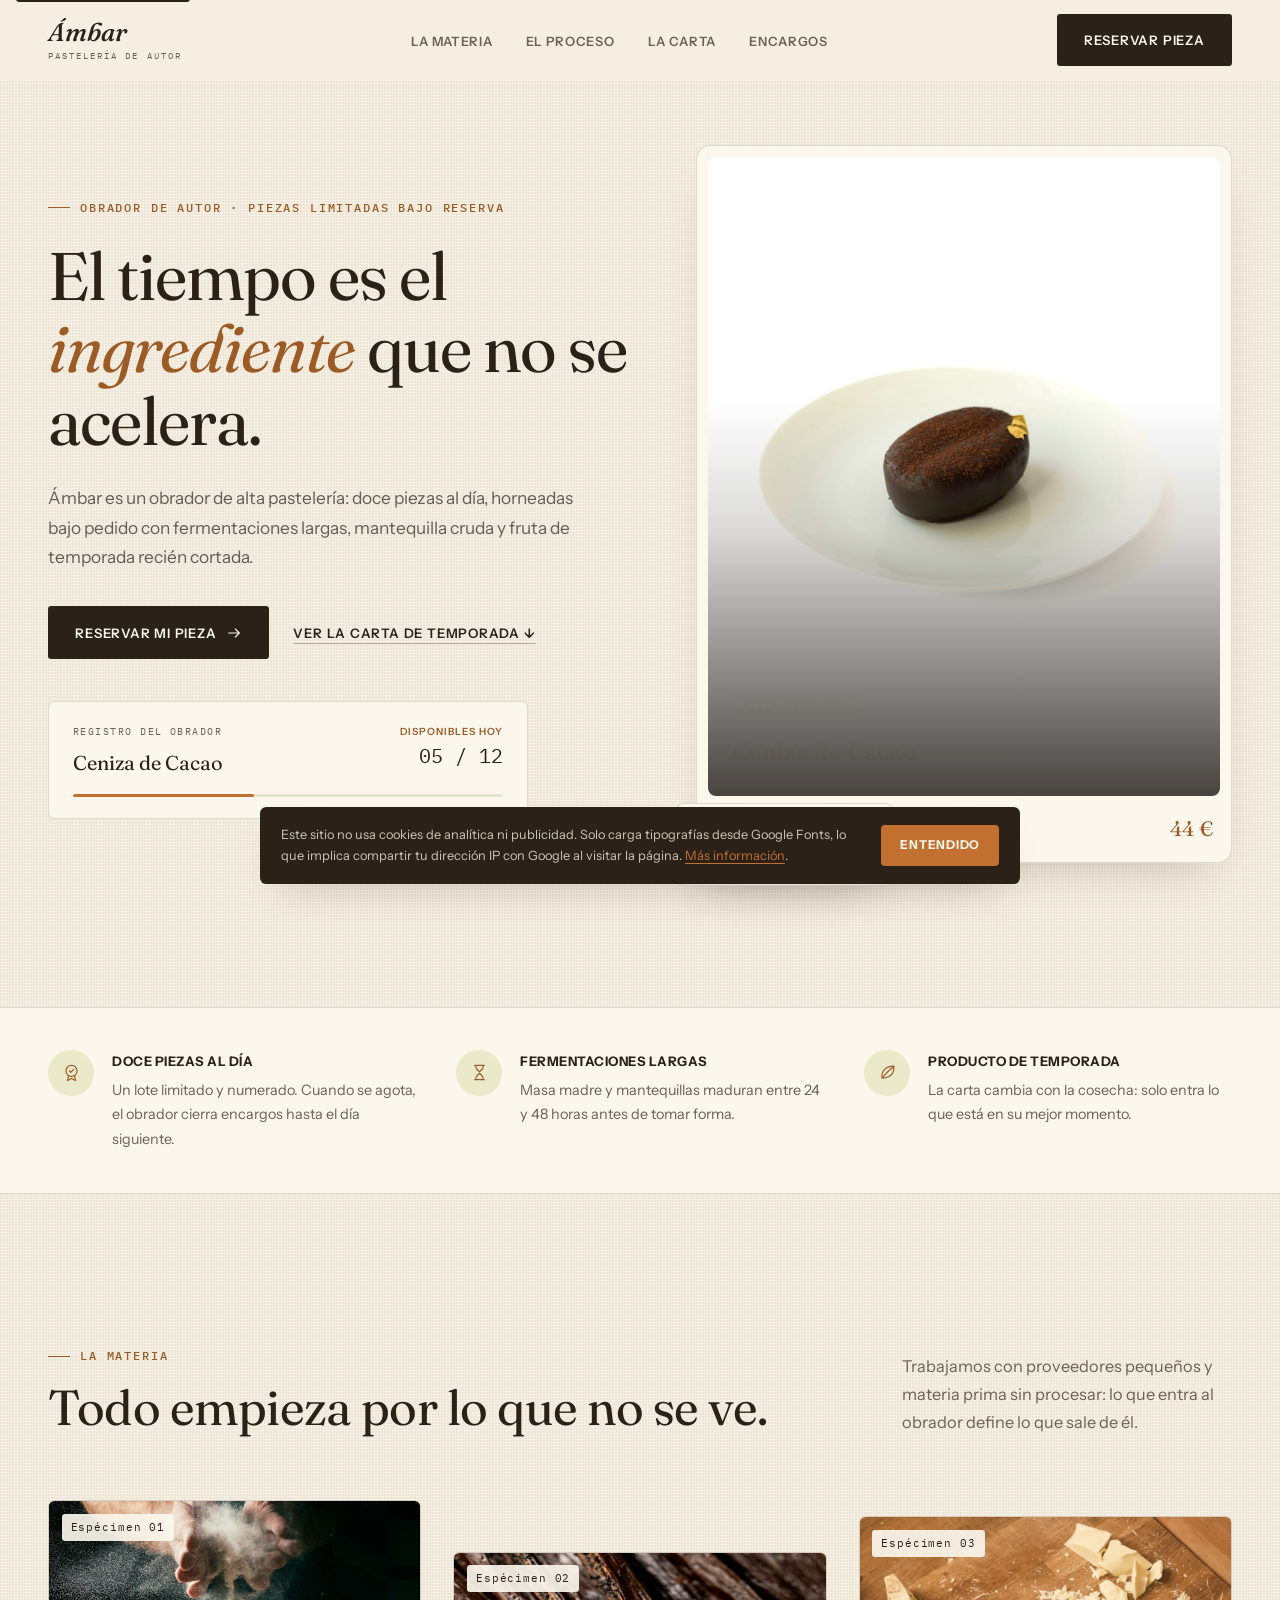
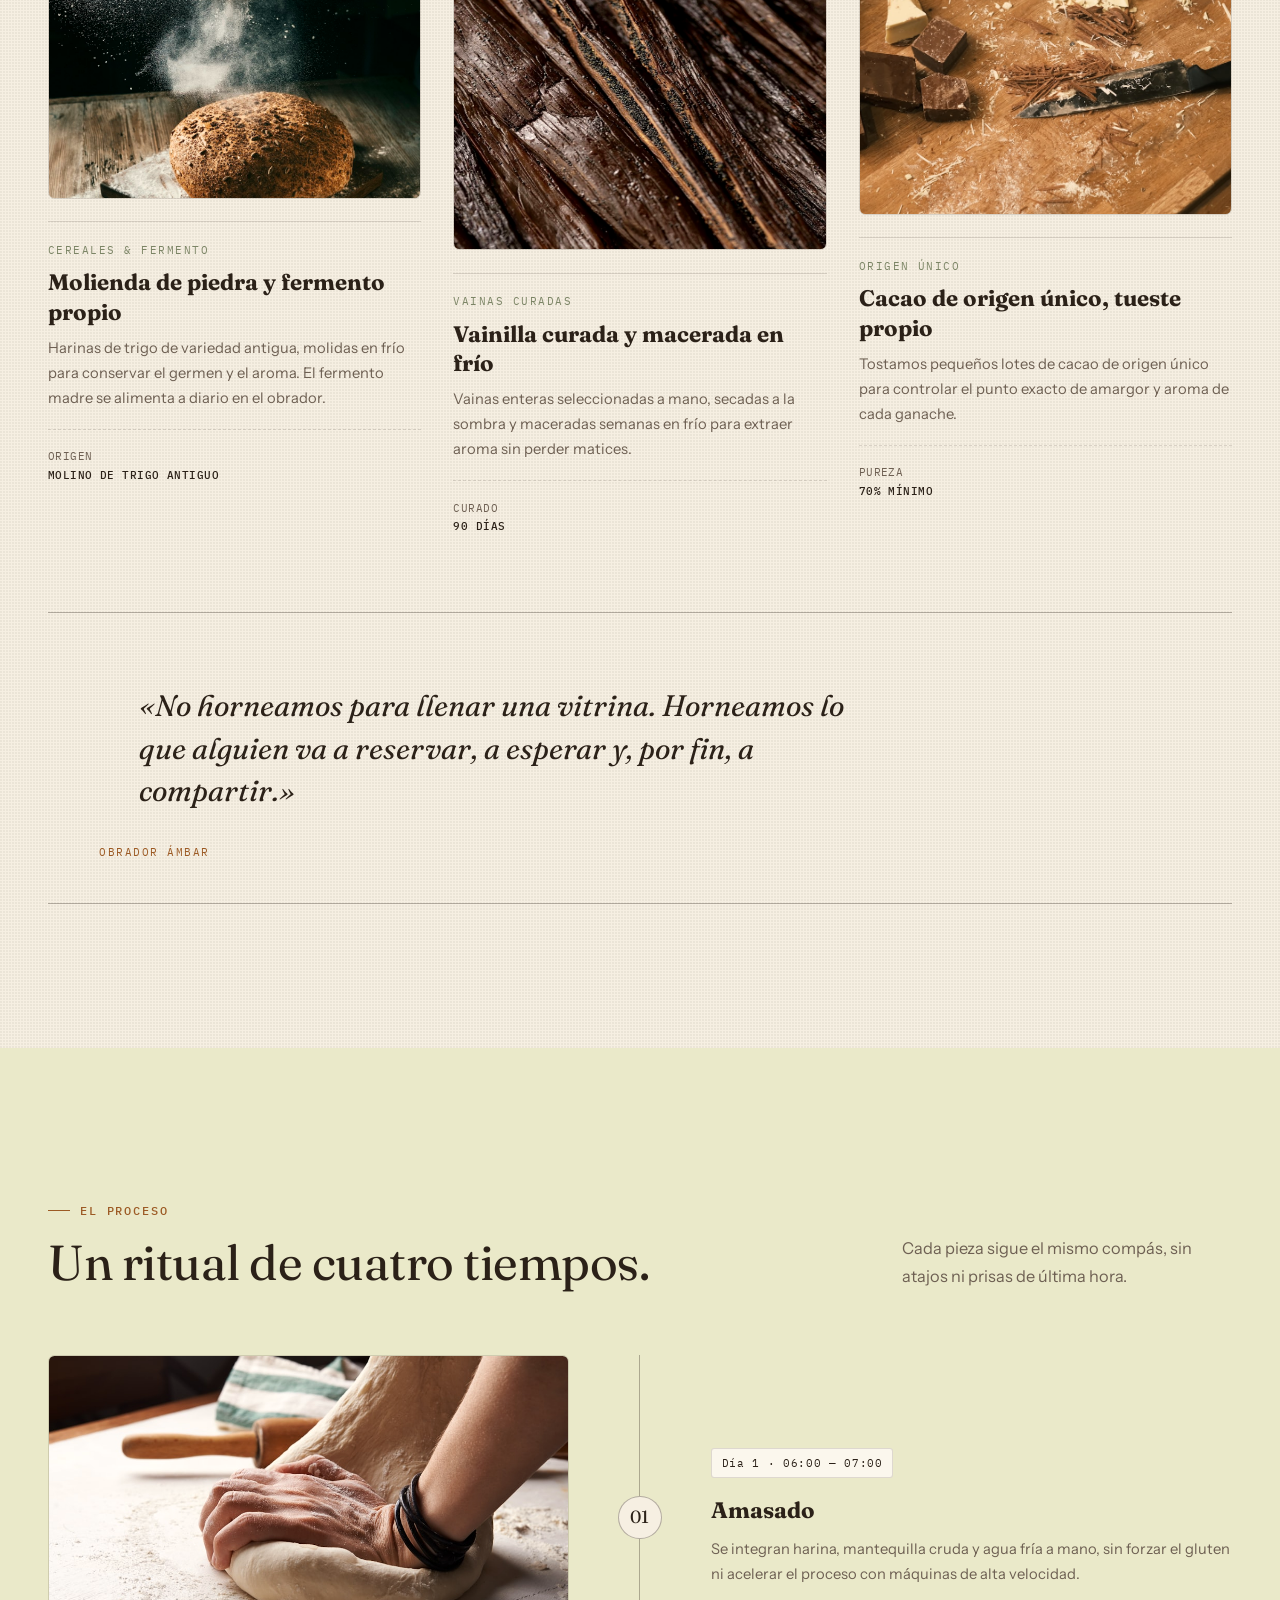
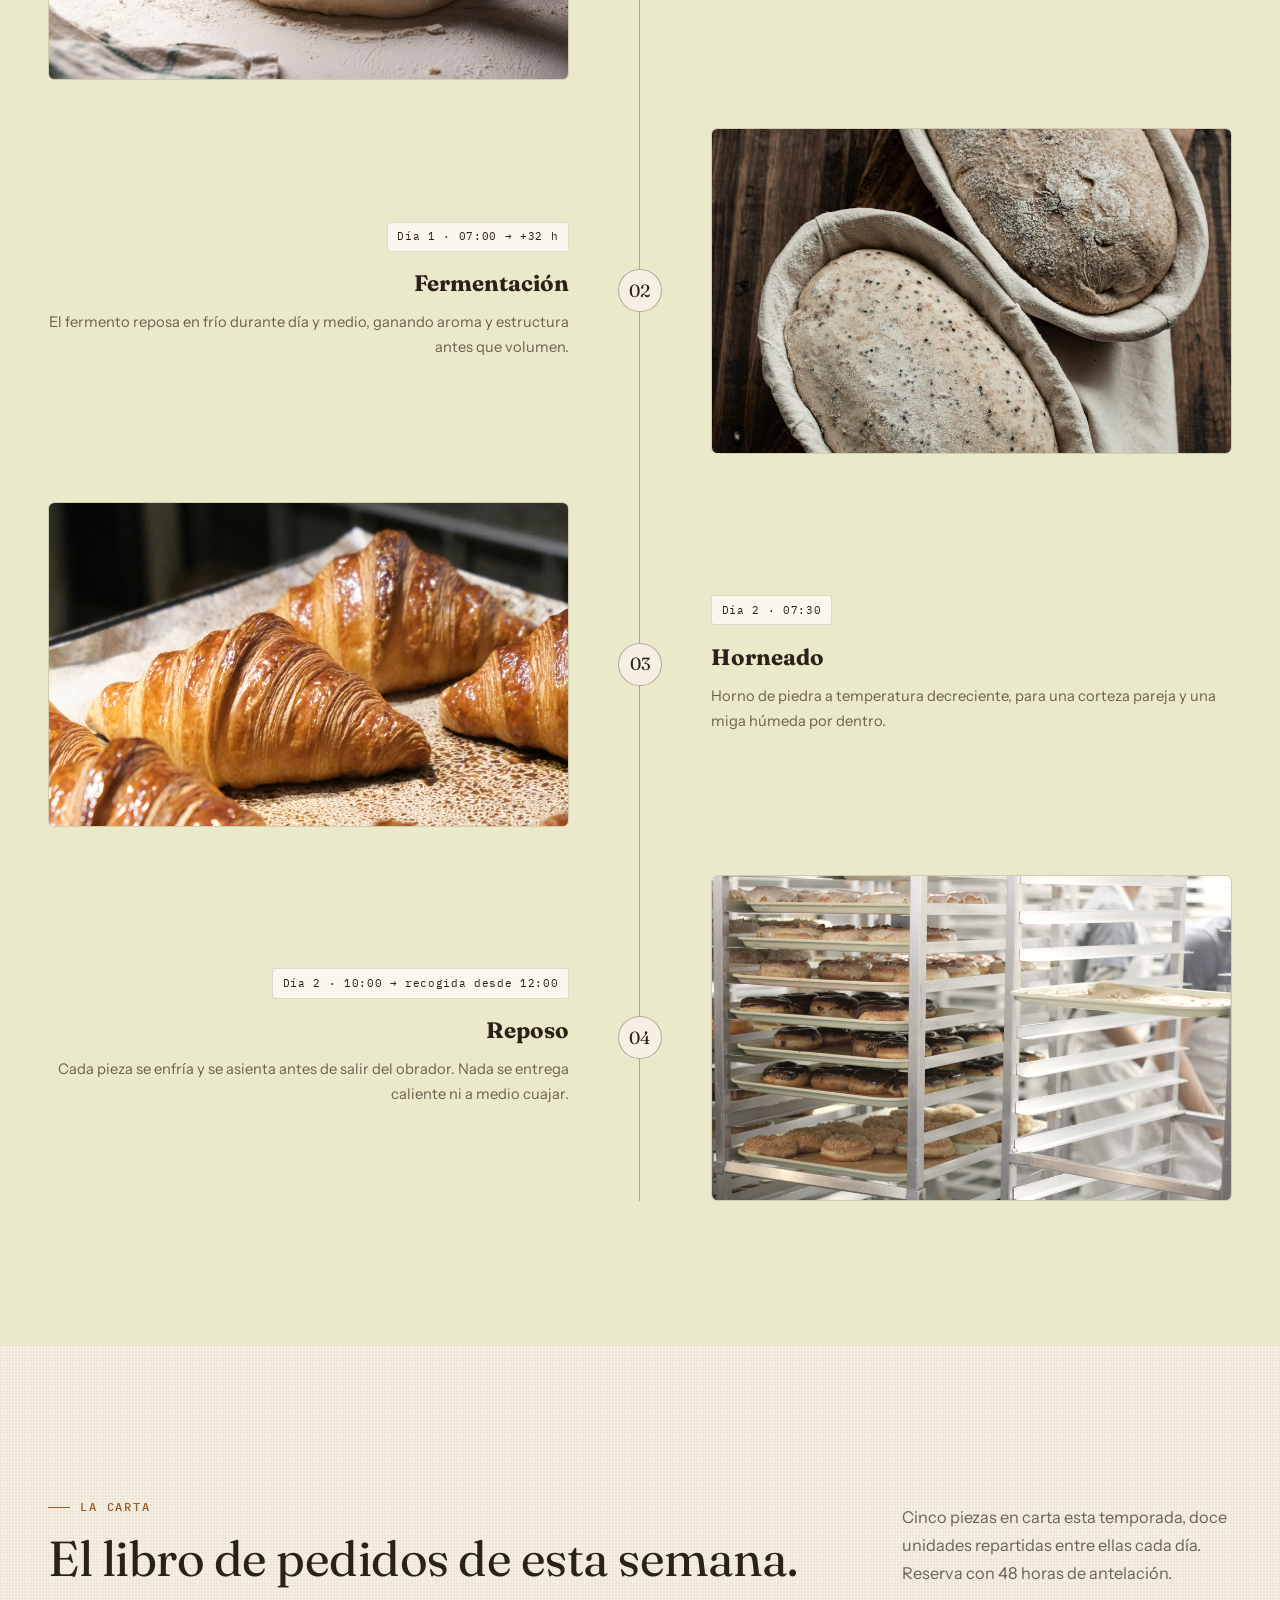
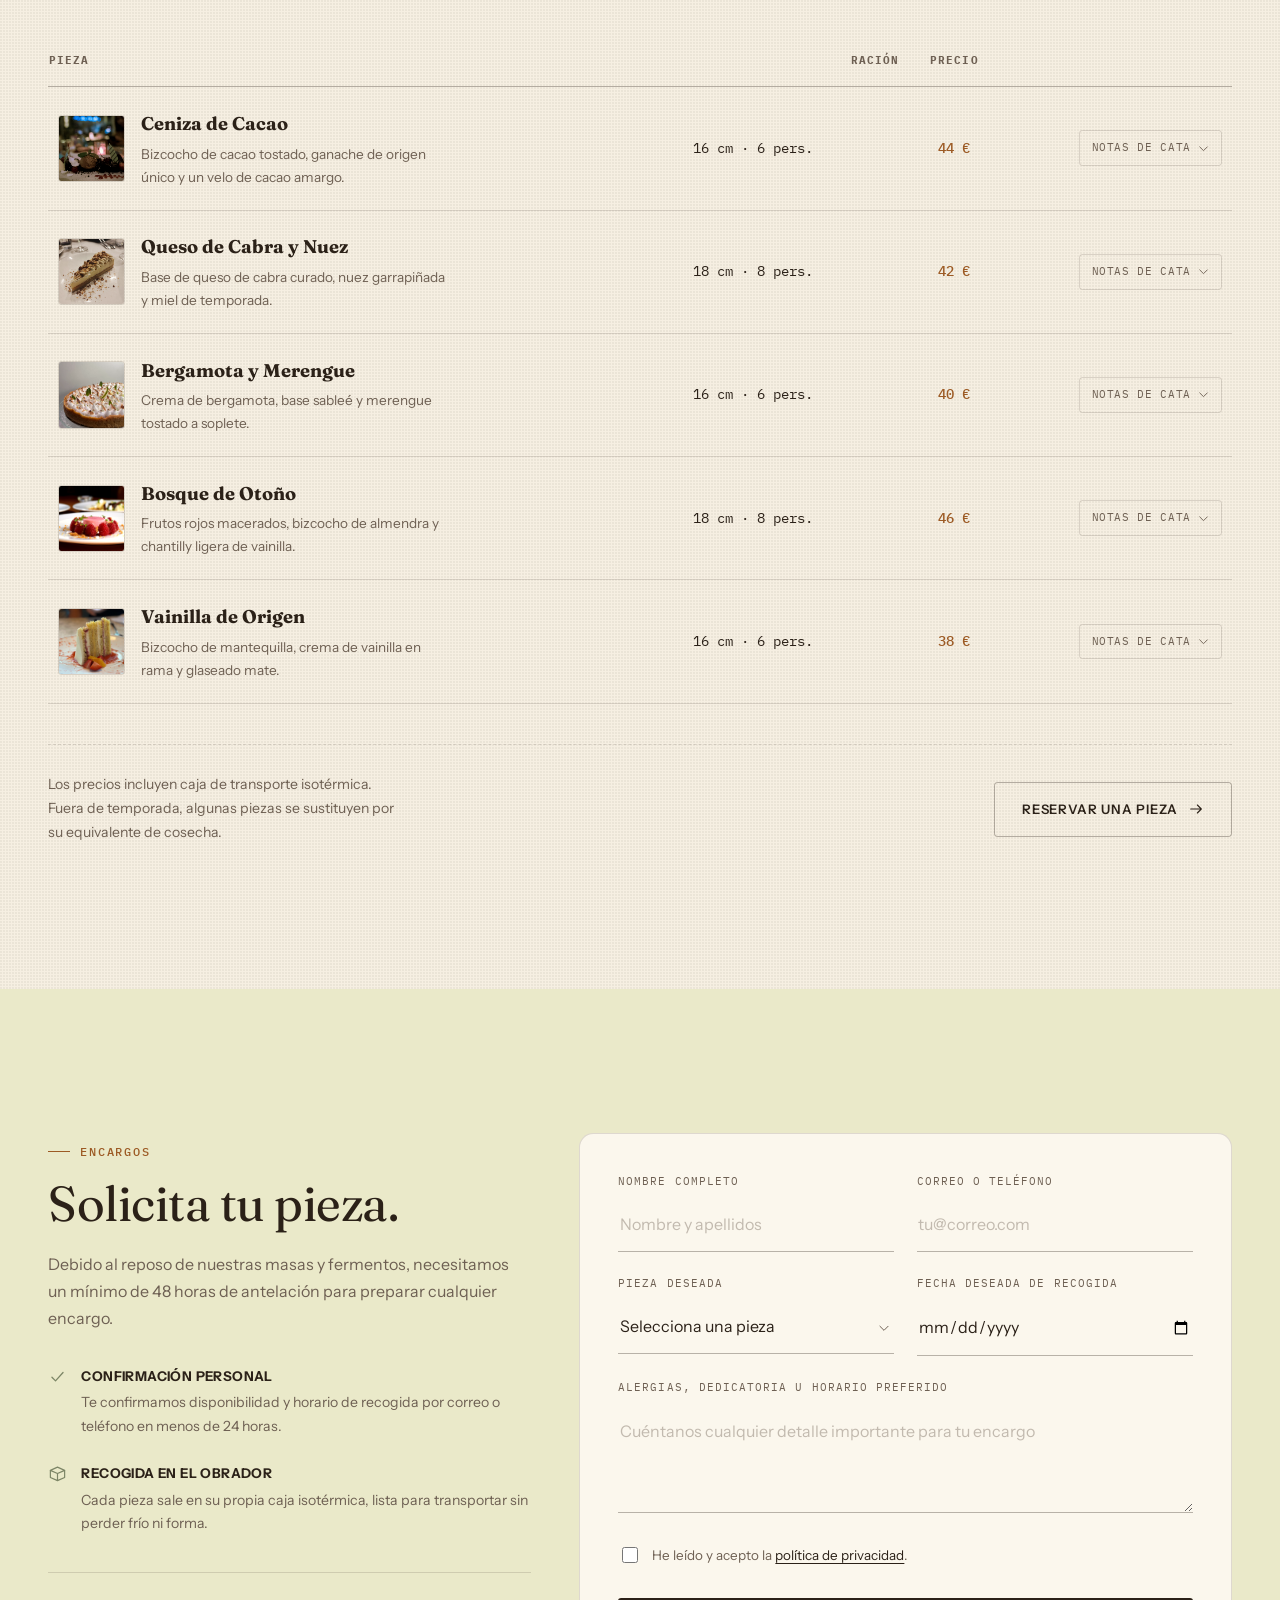
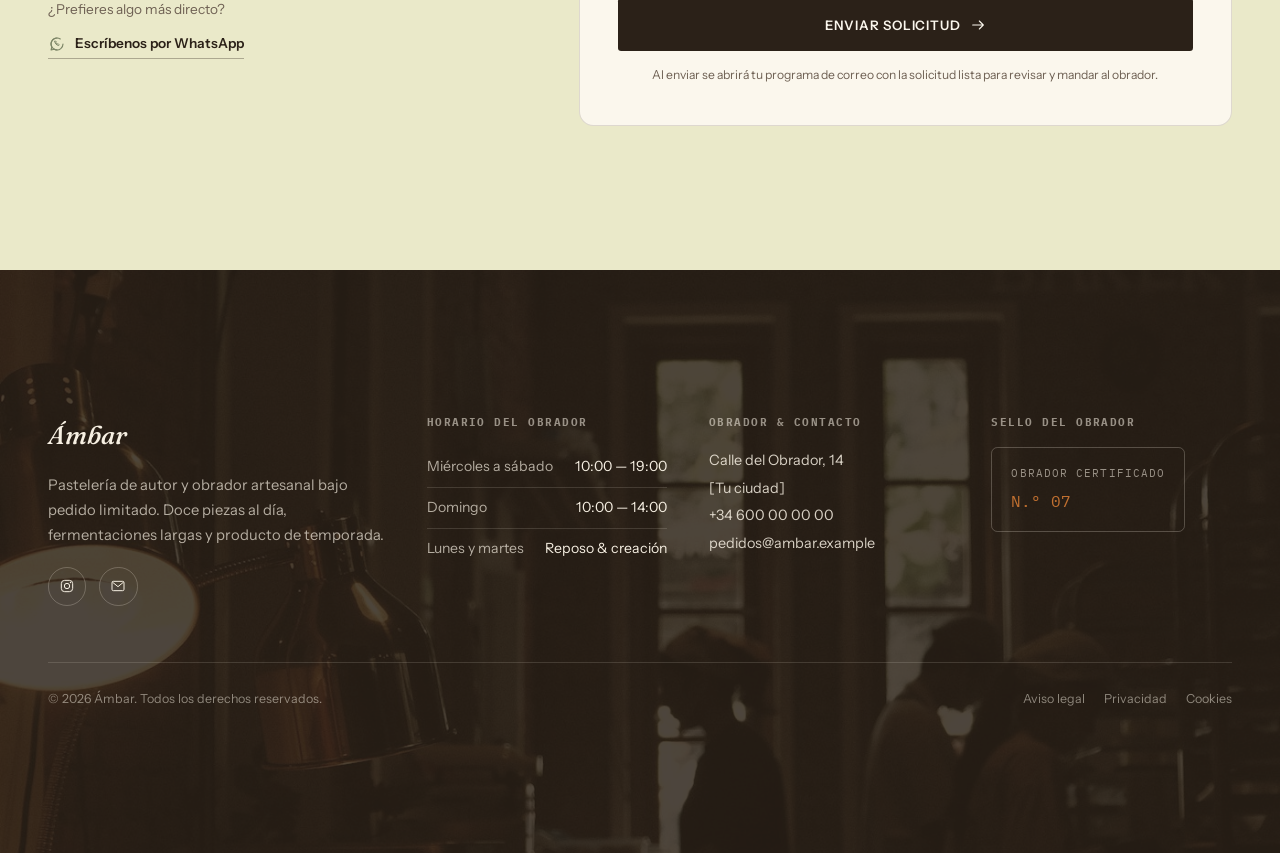
==== commit 136e7a25: "Add files via upload" ====
--- a/index.html
+++ b/index.html
@@ -554,6 +554,11 @@
             <textarea id="f-mensaje" name="mensaje" rows="3" placeholder="Cuéntanos cualquier detalle importante para tu encargo"></textarea>
           </div>
 
+          <label class="field-checkbox">
+            <input type="checkbox" id="f-privacidad" name="privacidad" required>
+            <span>He leído y acepto la <a href="legal.html#privacidad" target="_blank" rel="noopener">política de privacidad</a>.</span>
+          </label>
+
           <div class="form-submit">
             <button class="btn btn-primary" type="submit">
               <span>Enviar solicitud</span>
@@ -609,10 +614,21 @@
 
     <div class="footer-bottom">
       <span>© <span id="year">2026</span> Ámbar. Todos los derechos reservados.</span>
-      <span>Obrador artesanal de autor</span>
+      <span class="footer-legal-links">
+        <a href="legal.html#aviso-legal">Aviso legal</a>
+        <a href="legal.html#privacidad">Privacidad</a>
+        <a href="legal.html#cookies">Cookies</a>
+      </span>
     </div>
   </div>
 </footer>
+
+<div class="cookie-notice" id="cookieNotice" hidden>
+  <div class="wrap cookie-notice-inner">
+    <p>Este sitio no usa cookies de analítica ni publicidad. Solo carga tipografías desde Google Fonts, lo que implica compartir tu dirección IP con Google al visitar la página. <a href="legal.html#cookies">Más información</a>.</p>
+    <button class="cookie-notice-btn" id="cookieAccept" type="button">Entendido</button>
+  </div>
+</div>
 
 <script src="js/main.js"></script>
 </body>
--- a/css/style.css
+++ b/css/style.css
@@ -882,6 +882,23 @@
   border-color: var(--amber);
 }
 .field input::placeholder, .field textarea::placeholder{ color: var(--ash-40); }
+.field-checkbox{
+  display: flex;
+  align-items: flex-start;
+  gap: .7rem;
+  font-size: .84rem;
+  color: var(--ash);
+  cursor: pointer;
+}
+.field-checkbox input{
+  margin-top: .2rem;
+  width: 16px;
+  height: 16px;
+  flex: none;
+  accent-color: var(--ink);
+}
+.field-checkbox a{ color: var(--ink); text-decoration: underline; text-underline-offset: 3px; }
+.field-checkbox a:hover{ color: var(--amber-dark); }
 .form-row-2{ display: grid; gap: 1.4rem; }
 .form-note{ margin-top: -.3rem; font-size: .78rem; color: var(--ash); }
 .form-submit{ margin-top: .6rem; display: flex; flex-direction: column; gap: .9rem; }
@@ -974,6 +991,9 @@
   font-size: .78rem;
   color: rgba(246,239,226,.5);
 }
+.footer-legal-links{ display: flex; flex-wrap: wrap; gap: .3rem 1.2rem; }
+.footer-legal-links a{ color: inherit; text-decoration: none; }
+.footer-legal-links a:hover{ color: var(--amber); }
 
 @media (min-width: 720px){
   .footer-grid{ grid-template-columns: 1.3fr 1fr 1fr; }
@@ -989,6 +1009,51 @@
   transition: opacity .7s var(--ease), transform .7s var(--ease);
 }
 .reveal.is-visible{ opacity: 1; transform: none; }
+
+/* ---------- Cookie notice ---------- */
+.cookie-notice{
+  position: fixed;
+  left: 0; right: 0; bottom: 0;
+  z-index: 90;
+  padding: 1rem;
+}
+.cookie-notice[hidden]{ display: none; }
+.cookie-notice-inner{
+  display: flex;
+  flex-wrap: wrap;
+  align-items: center;
+  justify-content: space-between;
+  gap: 1rem;
+  max-width: 760px;
+  margin-inline: auto;
+  padding: 1.1rem 1.3rem;
+  background: var(--ink);
+  border-radius: var(--radius-md);
+  box-shadow: var(--shadow-soft);
+}
+.cookie-notice p{
+  flex: 1 1 300px;
+  margin: 0;
+  font-size: .8rem;
+  line-height: 1.6;
+  color: rgba(246,239,226,.8);
+}
+.cookie-notice a{ color: var(--amber); text-decoration: underline; text-underline-offset: 3px; }
+.cookie-notice a:hover{ color: var(--cream); }
+.cookie-notice-btn{
+  flex: none;
+  padding: .65rem 1.2rem;
+  background: var(--amber);
+  color: var(--paper);
+  border-radius: .25rem;
+  font-family: var(--font-body);
+  font-size: .76rem;
+  font-weight: 700;
+  letter-spacing: .06em;
+  text-transform: uppercase;
+  transition: background-color .25s var(--ease);
+}
+.cookie-notice-btn:hover{ background: #a95c22; }
 
 /* ---------- Utility ---------- */
 .visually-hidden{
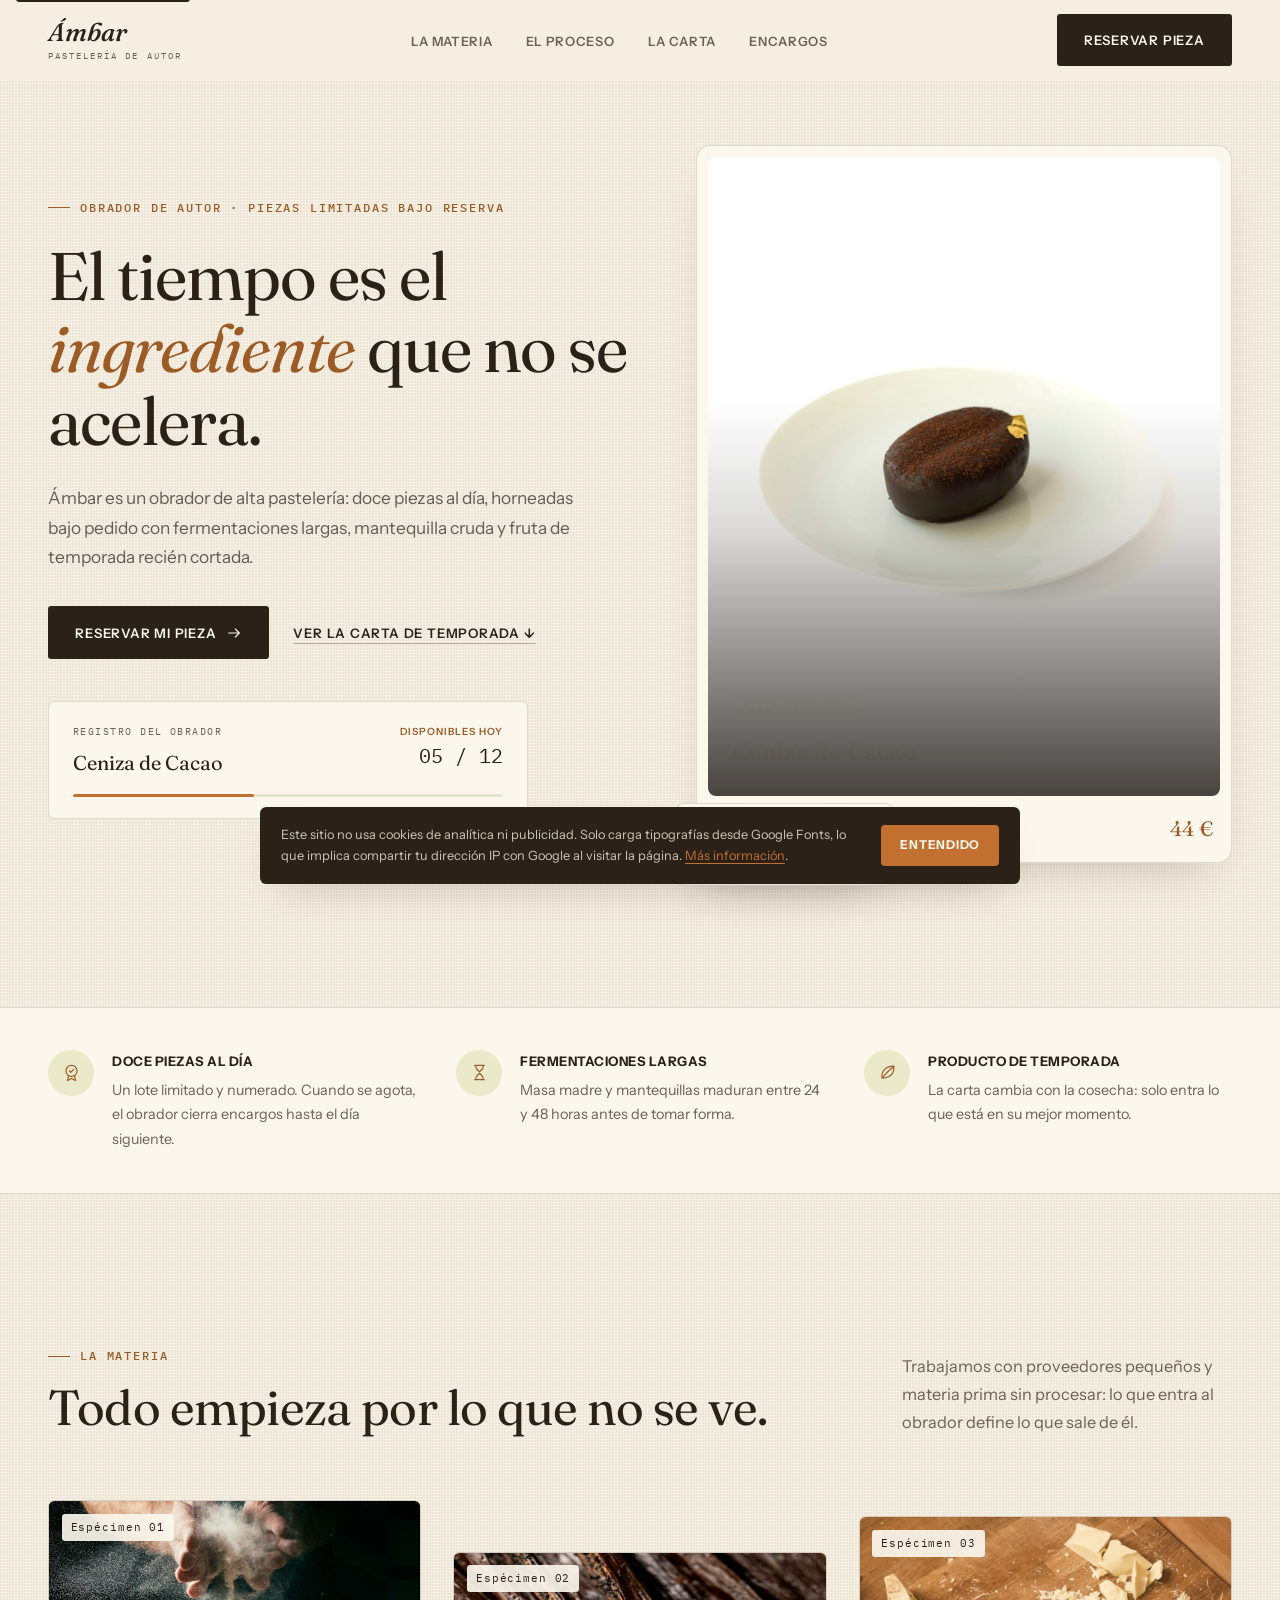
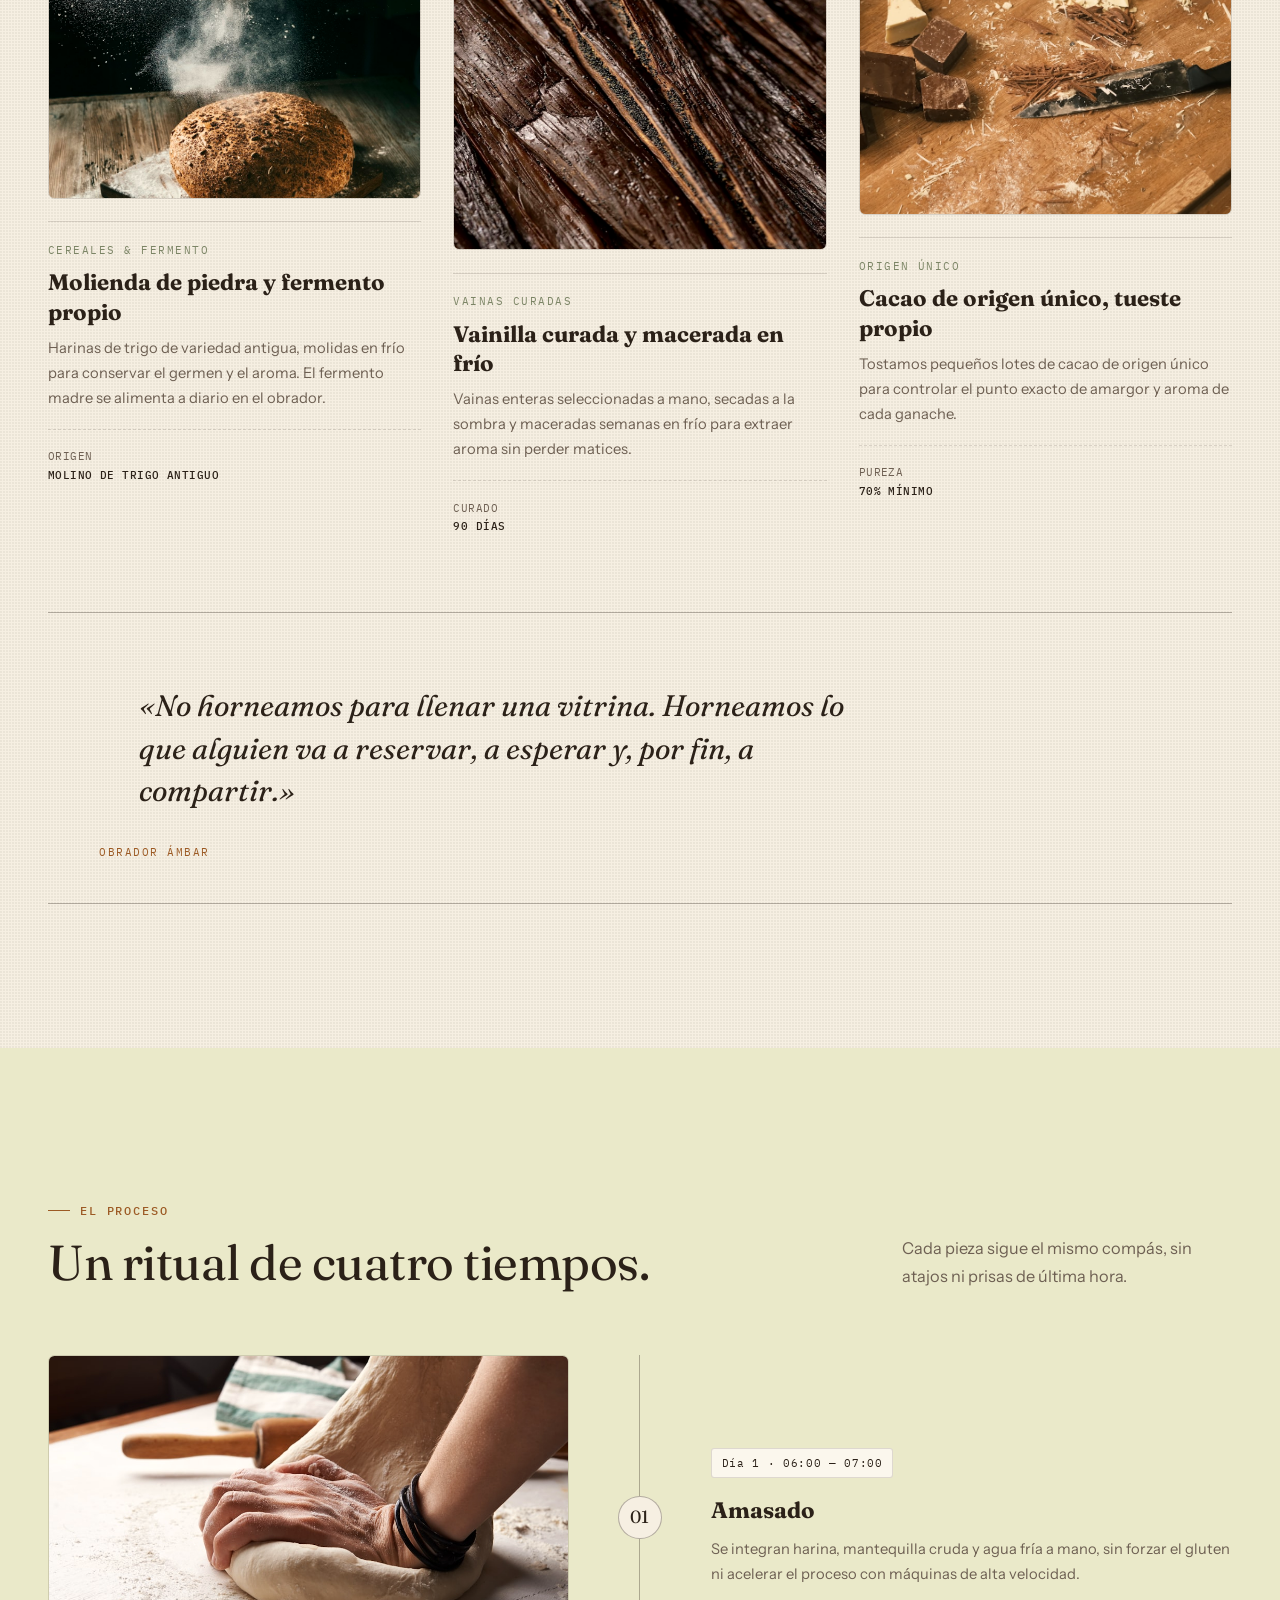
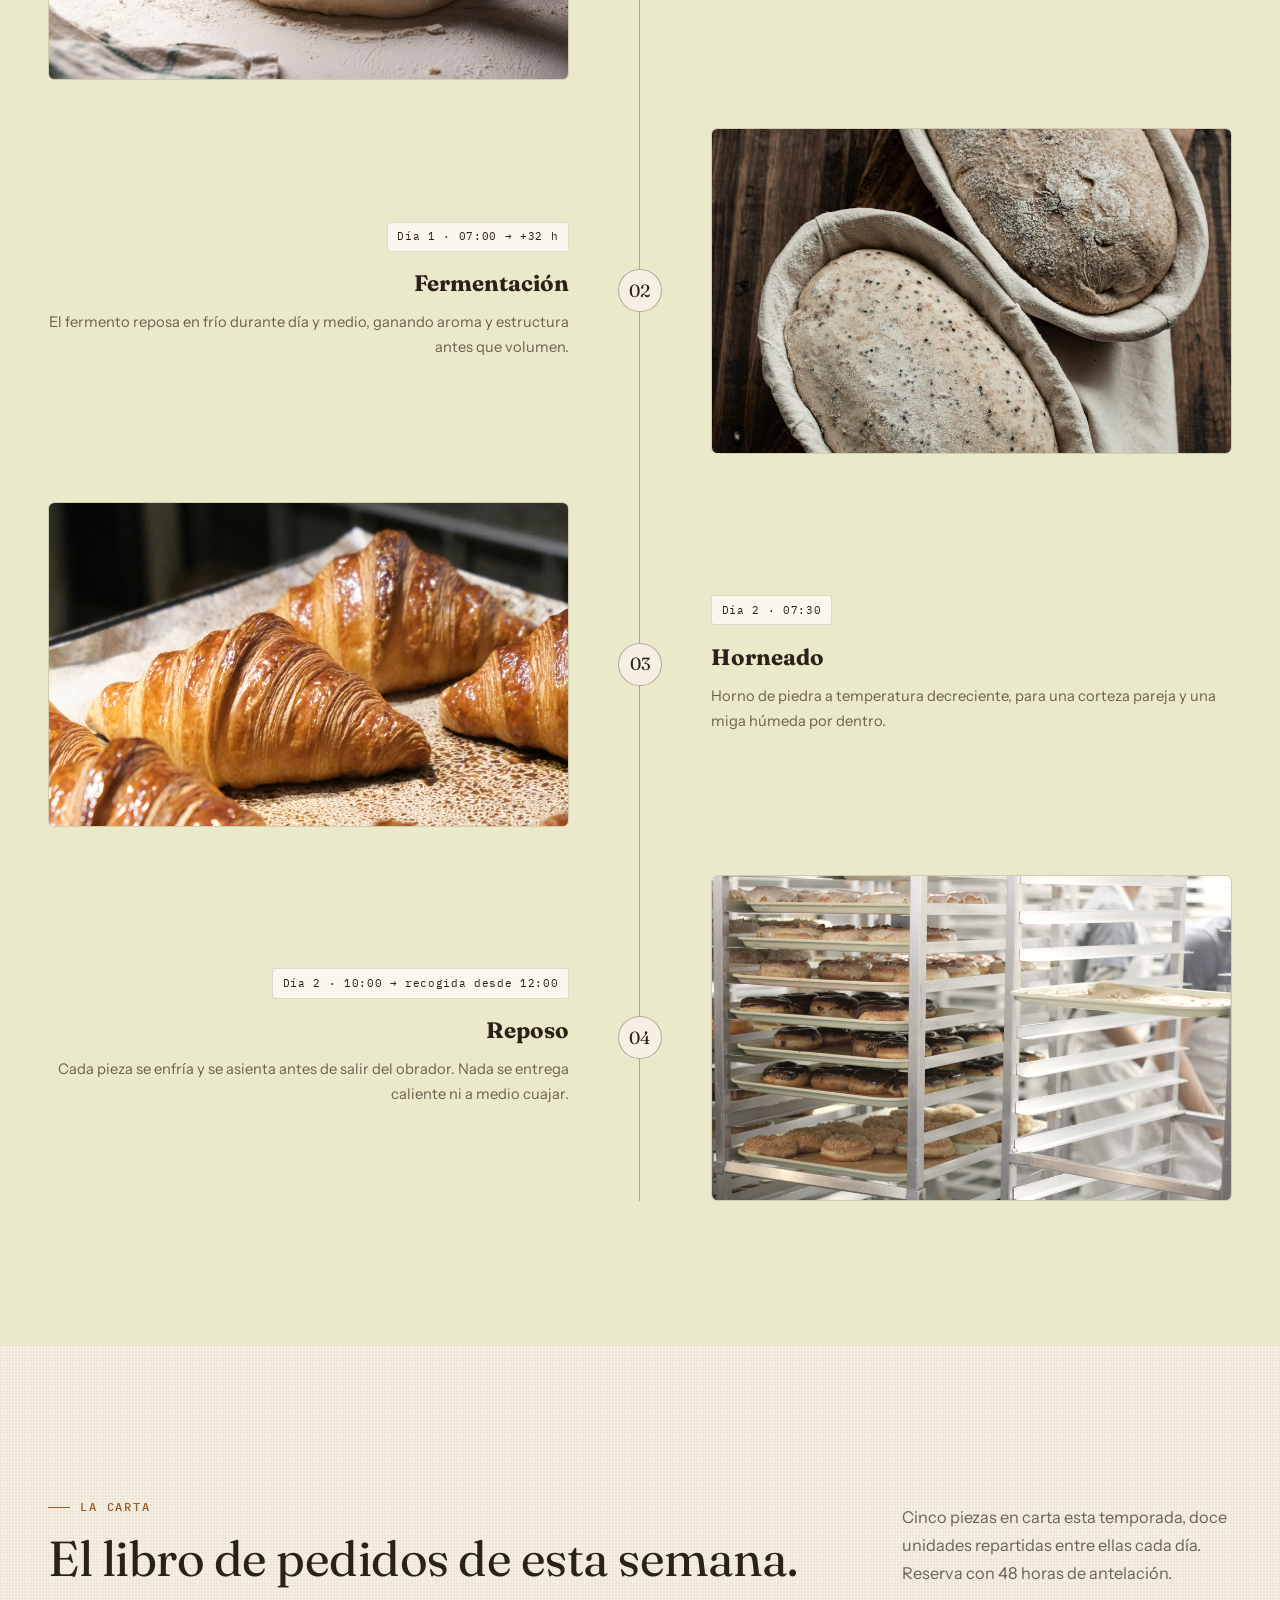
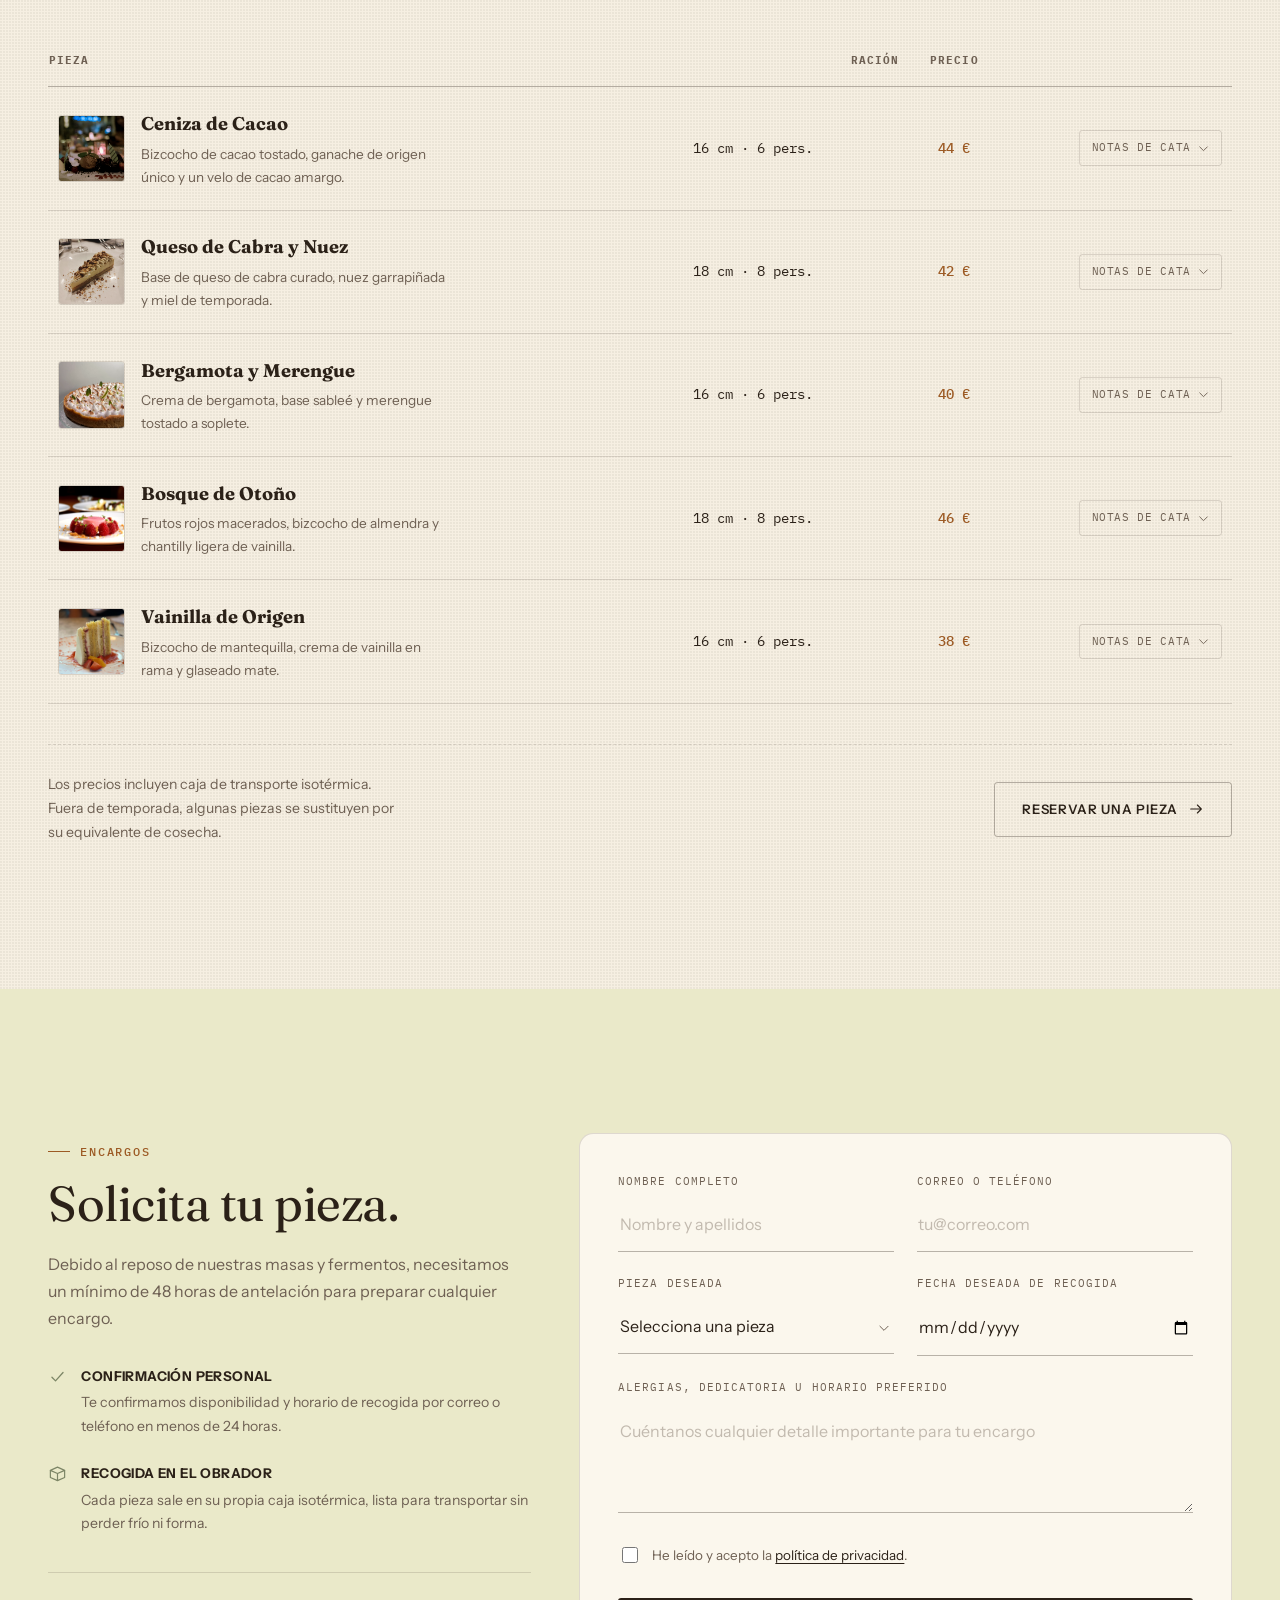
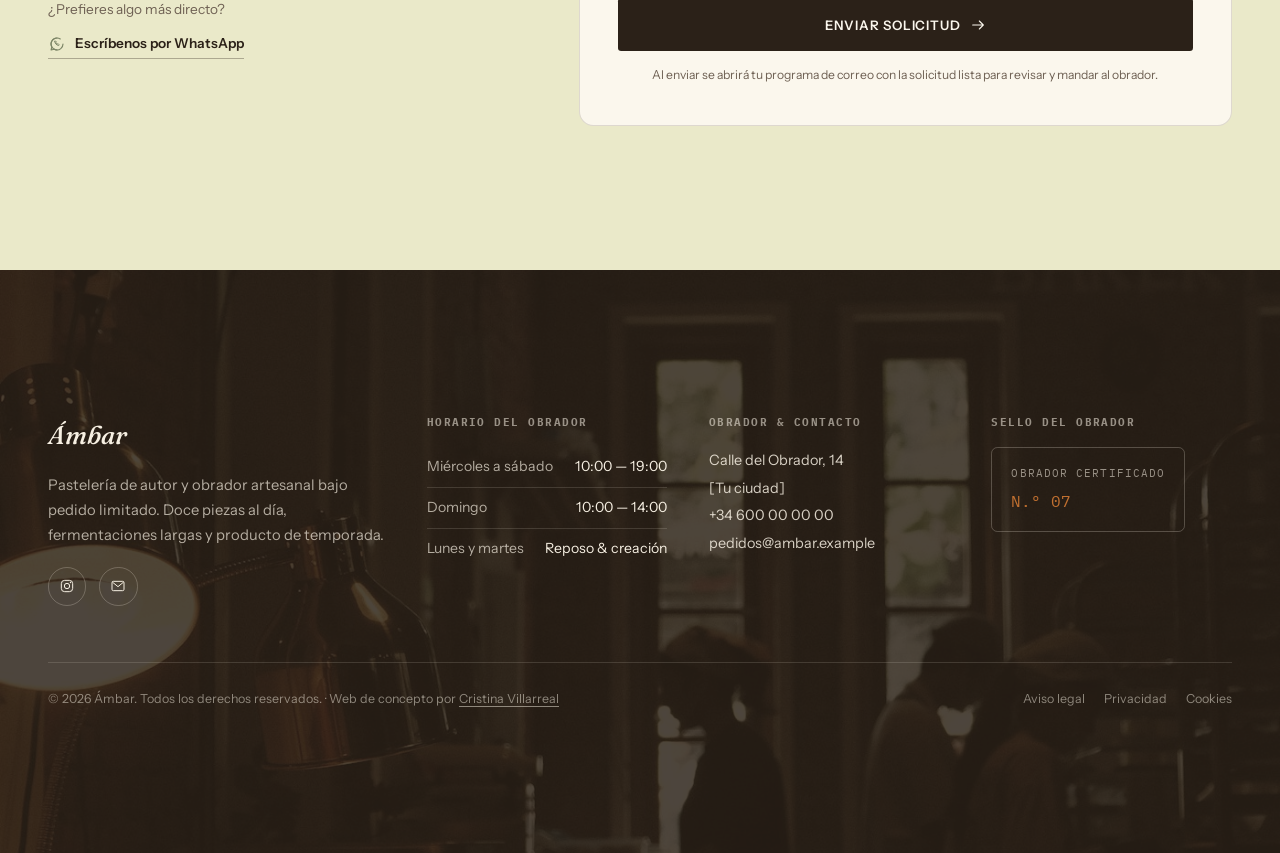
==== commit ef99147a: "Crédito con enlace a crisvillarreal.com en el pie Co-Authored-By: Claude Opus 5.5 <noreply@anthropic" ====
--- a/index.html
+++ b/index.html
@@ -613,7 +613,7 @@
     </div>
 
     <div class="footer-bottom">
-      <span>© <span id="year">2026</span> Ámbar. Todos los derechos reservados.</span>
+      <span>© <span id="year">2026</span> Ámbar. Todos los derechos reservados. · Web de concepto por <a href="https://www.crisvillarreal.com/" style="color:inherit;text-decoration:underline;text-underline-offset:3px">Cristina Villarreal</a></span>
       <span class="footer-legal-links">
         <a href="legal.html#aviso-legal">Aviso legal</a>
         <a href="legal.html#privacidad">Privacidad</a>
